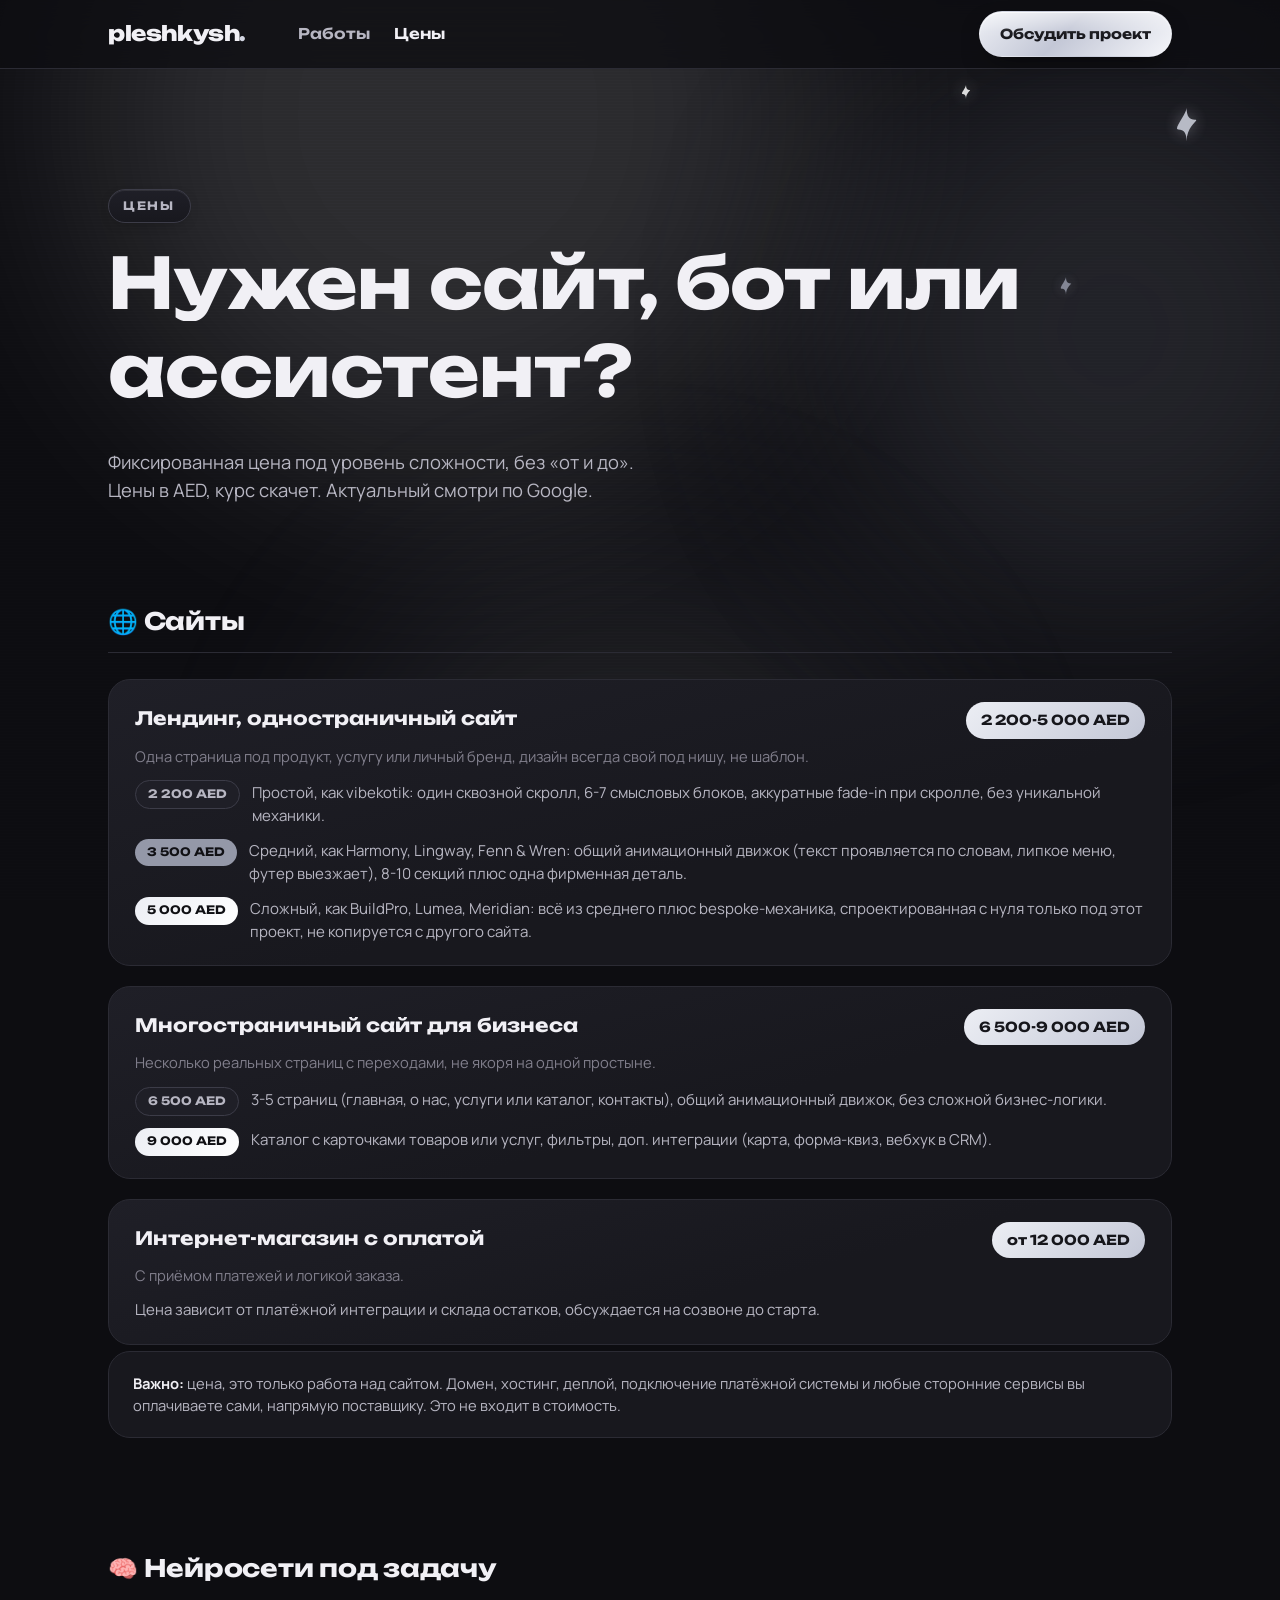
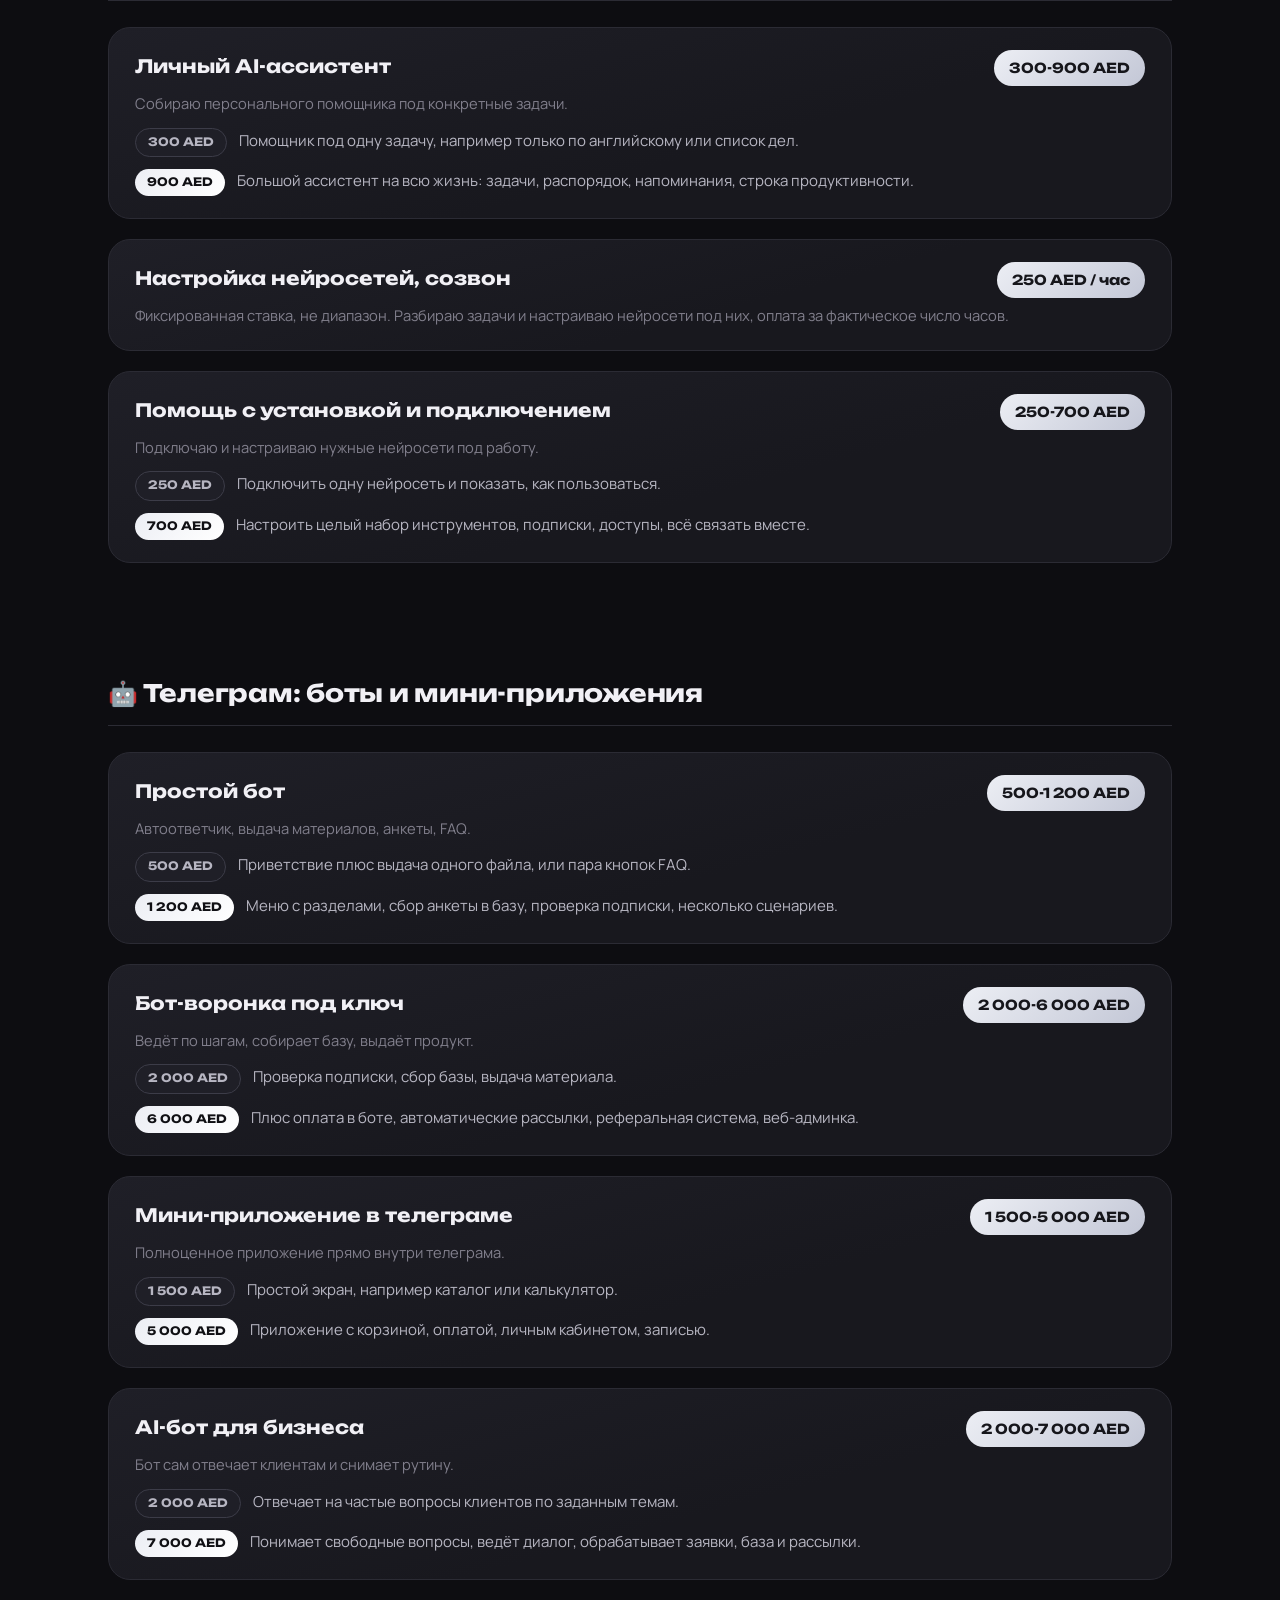
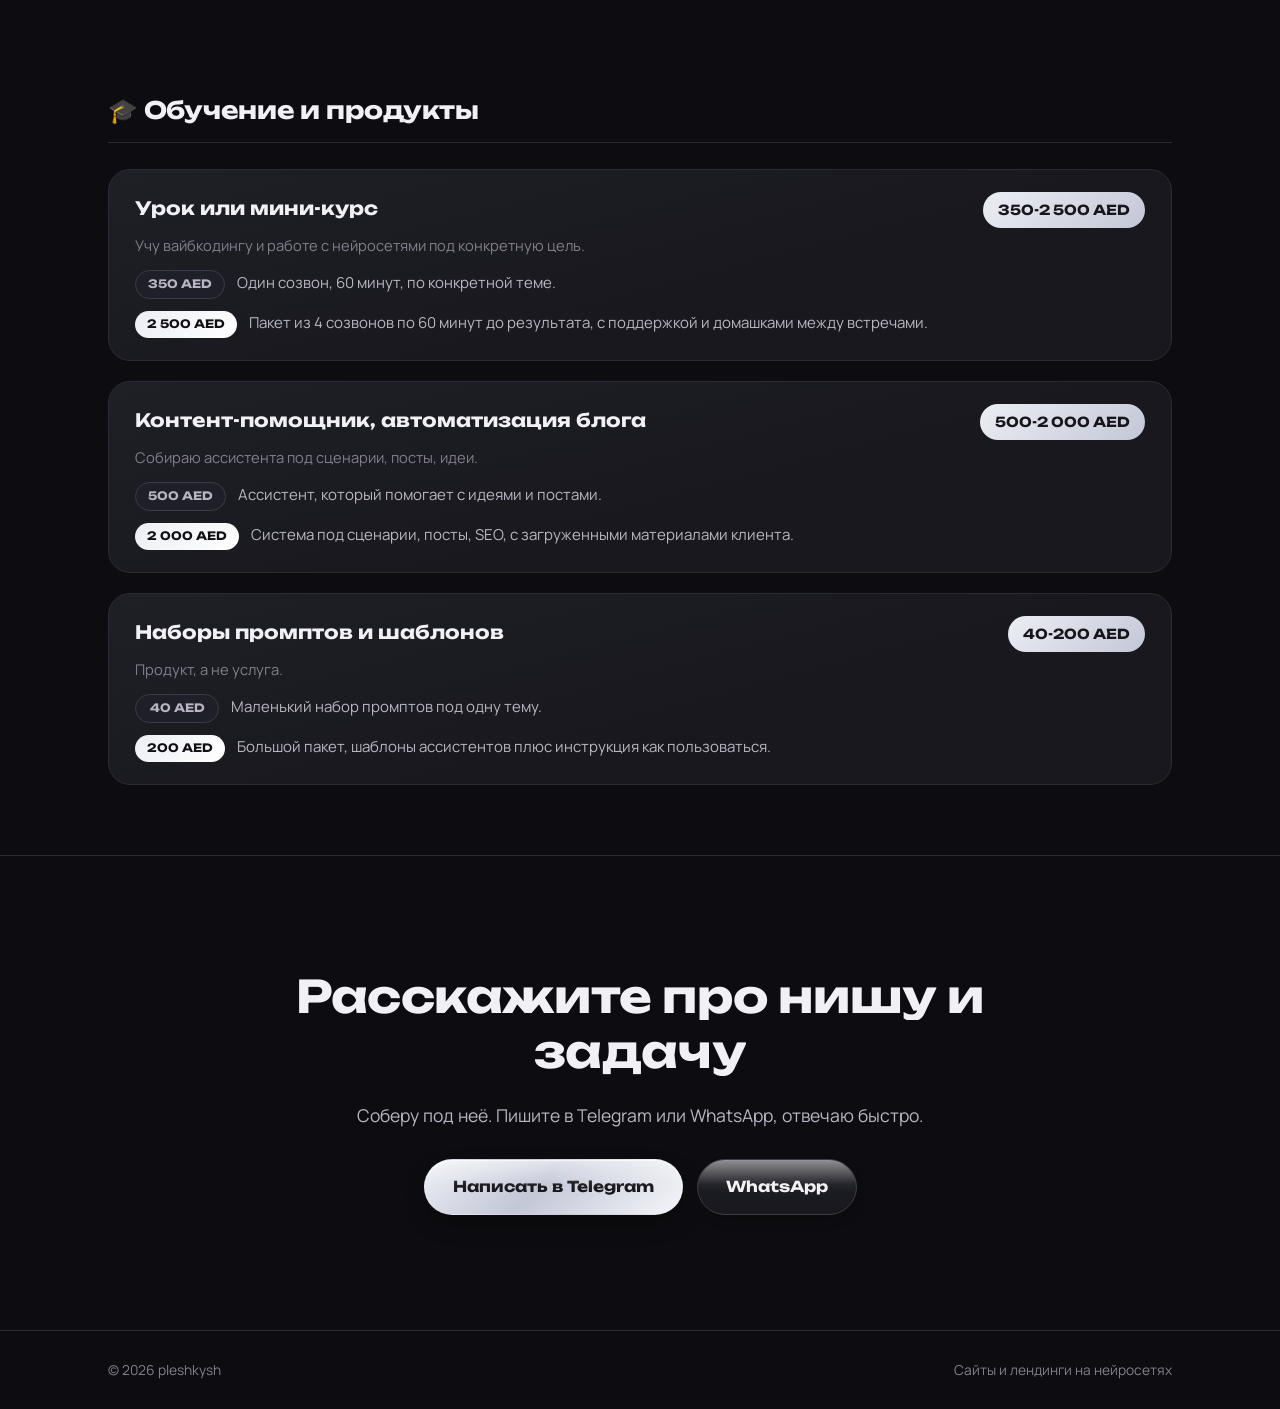
==== pricing.html @ 11c45aa9 "Add pricing page with nav link Co-Authored-By: Claude Sonnet 5 <noreply@anthropic.com>" ====
<!doctype html>
<html lang="ru">
<head>
  <meta charset="utf-8" />
  <meta name="viewport" content="width=device-width, initial-scale=1" />
  <title>Цены · pleshkysh</title>
  <meta name="description" content="Сколько стоит сайт, телеграм-бот или AI-ассистент. Фиксированные цены по уровню сложности, без «от и до»." />
  <link rel="preconnect" href="https://fonts.googleapis.com" />
  <link rel="preconnect" href="https://fonts.gstatic.com" crossorigin />
  <link href="https://fonts.googleapis.com/css2?family=Unbounded:wght@500;700;800;900&family=Manrope:wght@400;500;600;700;800&display=swap" rel="stylesheet" />
  <link rel="stylesheet" href="_shared/motion.css?v=1" />
  <link rel="stylesheet" href="style.css?v=2" />
</head>
<body>

  <div class="field" aria-hidden="true"><i class="b1"></i><i class="b2"></i><i class="b3"></i></div>

  <header class="pf-header">
    <div class="wrap pf-header-inner">
      <a class="wordmark" href="index.html">pleshkysh<span class="wordmark-dot">.</span></a>
      <nav class="pf-nav" aria-label="Основное">
        <a href="index.html">Работы</a>
        <a href="pricing.html" class="is-active">Цены</a>
      </nav>
      <a href="#contact" class="btn btn-primary btn-sm magnetic">Обсудить проект</a>
    </div>
  </header>

  <main>
    <section class="intro">
      <div class="star star-1" aria-hidden="true"><svg viewBox="0 0 24 24"><path d="M12 0c0 6 2 8.5 6 8.5S12 12 12 24c0-6-2-8.5-6-8.5S12 4 12 0Z"/></svg></div>
      <div class="star star-2" aria-hidden="true"><svg viewBox="0 0 24 24"><path d="M12 0c0 6 2 8.5 6 8.5S12 12 12 24c0-6-2-8.5-6-8.5S12 4 12 0Z"/></svg></div>
      <div class="star star-3" aria-hidden="true"><svg viewBox="0 0 24 24"><path d="M12 0c0 6 2 8.5 6 8.5S12 12 12 24c0-6-2-8.5-6-8.5S12 4 12 0Z"/></svg></div>
      <div class="wrap">
        <p class="intro-eyebrow" data-anim="rise">Цены</p>
        <h1 class="intro-title" data-anim="wipe">Нужен сайт, бот или ассистент?</h1>
        <p class="intro-sub" data-anim="rise" data-d="2">Фиксированная цена под уровень сложности, без «от и до». Цены в AED, курс скачет. Актуальный смотри по Google.</p>
      </div>
    </section>

    <section class="pricing" id="sites">
      <div class="wrap">
        <div class="pricing-head" data-anim="rise">
          <h2>🌐 Сайты</h2>
        </div>

        <div class="pricing-grid">
          <div class="svc" data-anim="rise">
            <div class="svc-top">
              <div class="svc-name">Лендинг, одностраничный сайт</div>
              <div class="svc-price">2 200-5 000 AED</div>
            </div>
            <div class="svc-sub">Одна страница под продукт, услугу или личный бренд, дизайн всегда свой под нишу, не шаблон.</div>
            <div class="svc-line"><span class="svc-tag lo">2 200 AED</span> Простой, как vibekotik: один сквозной скролл, 6-7 смысловых блоков, аккуратные fade-in при скролле, без уникальной механики.</div>
            <div class="svc-line"><span class="svc-tag mid">3 500 AED</span> Средний, как Harmony, Lingway, Fenn &amp; Wren: общий анимационный движок (текст проявляется по словам, липкое меню, футер выезжает), 8-10 секций плюс одна фирменная деталь.</div>
            <div class="svc-line"><span class="svc-tag hi">5 000 AED</span> Сложный, как BuildPro, Lumea, Meridian: всё из среднего плюс bespoke-механика, спроектированная с нуля только под этот проект, не копируется с другого сайта.</div>
          </div>

          <div class="svc" data-anim="rise" data-d="2">
            <div class="svc-top">
              <div class="svc-name">Многостраничный сайт для бизнеса</div>
              <div class="svc-price">6 500-9 000 AED</div>
            </div>
            <div class="svc-sub">Несколько реальных страниц с переходами, не якоря на одной простыне.</div>
            <div class="svc-line"><span class="svc-tag lo">6 500 AED</span> 3-5 страниц (главная, о нас, услуги или каталог, контакты), общий анимационный движок, без сложной бизнес-логики.</div>
            <div class="svc-line"><span class="svc-tag hi">9 000 AED</span> Каталог с карточками товаров или услуг, фильтры, доп. интеграции (карта, форма-квиз, вебхук в CRM).</div>
          </div>

          <div class="svc" data-anim="rise" data-d="3">
            <div class="svc-top">
              <div class="svc-name">Интернет-магазин с оплатой</div>
              <div class="svc-price">от 12 000 AED</div>
            </div>
            <div class="svc-sub">С приёмом платежей и логикой заказа.</div>
            <div class="svc-line">Цена зависит от платёжной интеграции и склада остатков, обсуждается на созвоне до старта.</div>
          </div>
        </div>

        <div class="pricing-note" data-anim="rise">
          <p><b>Важно:</b> цена, это только работа над сайтом. Домен, хостинг, деплой, подключение платёжной системы и любые сторонние сервисы вы оплачиваете сами, напрямую поставщику. Это не входит в стоимость.</p>
        </div>
      </div>
    </section>

    <section class="pricing" id="ai">
      <div class="wrap">
        <div class="pricing-head" data-anim="rise">
          <h2>🧠 Нейросети под задачу</h2>
        </div>

        <div class="pricing-grid">
          <div class="svc" data-anim="rise">
            <div class="svc-top">
              <div class="svc-name">Личный AI-ассистент</div>
              <div class="svc-price">300-900 AED</div>
            </div>
            <div class="svc-sub">Собираю персонального помощника под конкретные задачи.</div>
            <div class="svc-line"><span class="svc-tag lo">300 AED</span> Помощник под одну задачу, например только по английскому или список дел.</div>
            <div class="svc-line"><span class="svc-tag hi">900 AED</span> Большой ассистент на всю жизнь: задачи, распорядок, напоминания, строка продуктивности.</div>
          </div>

          <div class="svc" data-anim="rise" data-d="2">
            <div class="svc-top">
              <div class="svc-name">Настройка нейросетей, созвон</div>
              <div class="svc-price">250 AED / час</div>
            </div>
            <div class="svc-sub">Фиксированная ставка, не диапазон. Разбираю задачи и настраиваю нейросети под них, оплата за фактическое число часов.</div>
          </div>

          <div class="svc" data-anim="rise" data-d="3">
            <div class="svc-top">
              <div class="svc-name">Помощь с установкой и подключением</div>
              <div class="svc-price">250-700 AED</div>
            </div>
            <div class="svc-sub">Подключаю и настраиваю нужные нейросети под работу.</div>
            <div class="svc-line"><span class="svc-tag lo">250 AED</span> Подключить одну нейросеть и показать, как пользоваться.</div>
            <div class="svc-line"><span class="svc-tag hi">700 AED</span> Настроить целый набор инструментов, подписки, доступы, всё связать вместе.</div>
          </div>
        </div>
      </div>
    </section>

    <section class="pricing" id="bots">
      <div class="wrap">
        <div class="pricing-head" data-anim="rise">
          <h2>🤖 Телеграм: боты и мини-приложения</h2>
        </div>

        <div class="pricing-grid">
          <div class="svc" data-anim="rise">
            <div class="svc-top">
              <div class="svc-name">Простой бот</div>
              <div class="svc-price">500-1 200 AED</div>
            </div>
            <div class="svc-sub">Автоответчик, выдача материалов, анкеты, FAQ.</div>
            <div class="svc-line"><span class="svc-tag lo">500 AED</span> Приветствие плюс выдача одного файла, или пара кнопок FAQ.</div>
            <div class="svc-line"><span class="svc-tag hi">1 200 AED</span> Меню с разделами, сбор анкеты в базу, проверка подписки, несколько сценариев.</div>
          </div>

          <div class="svc" data-anim="rise" data-d="2">
            <div class="svc-top">
              <div class="svc-name">Бот-воронка под ключ</div>
              <div class="svc-price">2 000-6 000 AED</div>
            </div>
            <div class="svc-sub">Ведёт по шагам, собирает базу, выдаёт продукт.</div>
            <div class="svc-line"><span class="svc-tag lo">2 000 AED</span> Проверка подписки, сбор базы, выдача материала.</div>
            <div class="svc-line"><span class="svc-tag hi">6 000 AED</span> Плюс оплата в боте, автоматические рассылки, реферальная система, веб-админка.</div>
          </div>

          <div class="svc" data-anim="rise" data-d="3">
            <div class="svc-top">
              <div class="svc-name">Мини-приложение в телеграме</div>
              <div class="svc-price">1 500-5 000 AED</div>
            </div>
            <div class="svc-sub">Полноценное приложение прямо внутри телеграма.</div>
            <div class="svc-line"><span class="svc-tag lo">1 500 AED</span> Простой экран, например каталог или калькулятор.</div>
            <div class="svc-line"><span class="svc-tag hi">5 000 AED</span> Приложение с корзиной, оплатой, личным кабинетом, записью.</div>
          </div>

          <div class="svc" data-anim="rise" data-d="4">
            <div class="svc-top">
              <div class="svc-name">AI-бот для бизнеса</div>
              <div class="svc-price">2 000-7 000 AED</div>
            </div>
            <div class="svc-sub">Бот сам отвечает клиентам и снимает рутину.</div>
            <div class="svc-line"><span class="svc-tag lo">2 000 AED</span> Отвечает на частые вопросы клиентов по заданным темам.</div>
            <div class="svc-line"><span class="svc-tag hi">7 000 AED</span> Понимает свободные вопросы, ведёт диалог, обрабатывает заявки, база и рассылки.</div>
          </div>
        </div>
      </div>
    </section>

    <section class="pricing" id="learn">
      <div class="wrap">
        <div class="pricing-head" data-anim="rise">
          <h2>🎓 Обучение и продукты</h2>
        </div>

        <div class="pricing-grid">
          <div class="svc" data-anim="rise">
            <div class="svc-top">
              <div class="svc-name">Урок или мини-курс</div>
              <div class="svc-price">350-2 500 AED</div>
            </div>
            <div class="svc-sub">Учу вайбкодингу и работе с нейросетями под конкретную цель.</div>
            <div class="svc-line"><span class="svc-tag lo">350 AED</span> Один созвон, 60 минут, по конкретной теме.</div>
            <div class="svc-line"><span class="svc-tag hi">2 500 AED</span> Пакет из 4 созвонов по 60 минут до результата, с поддержкой и домашками между встречами.</div>
          </div>

          <div class="svc" data-anim="rise" data-d="2">
            <div class="svc-top">
              <div class="svc-name">Контент-помощник, автоматизация блога</div>
              <div class="svc-price">500-2 000 AED</div>
            </div>
            <div class="svc-sub">Собираю ассистента под сценарии, посты, идеи.</div>
            <div class="svc-line"><span class="svc-tag lo">500 AED</span> Ассистент, который помогает с идеями и постами.</div>
            <div class="svc-line"><span class="svc-tag hi">2 000 AED</span> Система под сценарии, посты, SEO, с загруженными материалами клиента.</div>
          </div>

          <div class="svc" data-anim="rise" data-d="3">
            <div class="svc-top">
              <div class="svc-name">Наборы промптов и шаблонов</div>
              <div class="svc-price">40-200 AED</div>
            </div>
            <div class="svc-sub">Продукт, а не услуга.</div>
            <div class="svc-line"><span class="svc-tag lo">40 AED</span> Маленький набор промптов под одну тему.</div>
            <div class="svc-line"><span class="svc-tag hi">200 AED</span> Большой пакет, шаблоны ассистентов плюс инструкция как пользоваться.</div>
          </div>
        </div>
      </div>
    </section>

    <section class="contact" id="contact">
      <div class="wrap contact-inner">
        <h2 class="contact-title" data-anim="wipe">Расскажите про нишу и задачу</h2>
        <p class="contact-sub" data-anim="rise">Соберу под неё. Пишите в Telegram или WhatsApp, отвечаю быстро.</p>
        <div class="contact-actions" data-anim="rise" data-d="2">
          <a href="https://t.me/pleshkanp?text=Здравствуйте! Хочу обсудить проект." target="_blank" rel="noopener" class="btn btn-primary magnetic">Написать в Telegram</a>
          <a href="https://wa.me/971526682170?text=Здравствуйте! Хочу обсудить проект." target="_blank" rel="noopener" class="btn btn-outline magnetic">WhatsApp</a>
        </div>
      </div>
    </section>
  </main>

  <footer class="pf-footer">
    <div class="wrap pf-footer-inner">
      <span>© 2026 pleshkysh</span>
      <span>Сайты и лендинги на нейросетях</span>
    </div>
  </footer>

  <script defer src="_shared/vendor/gsap.min.js"></script>
  <script defer src="_shared/vendor/ScrollTrigger.min.js"></script>
  <script defer src="_shared/motion.js"></script>
</body>
</html>
---- _shared/motion.css ----
/* ============================================================
   motion.css — общий слой движения для всех кейсов портфолио.
   Правится ТОЛЬКО здесь, в кейсы разносится через sync.sh.

   Что внутри:
   - единая палитра easing (одинаковая на всех сайтах = почерк)
   - reveal при скролле + три страховки, чтобы контент не пропал
   - clip-path wipe заголовков по словам
   - живое поле фона (блобы + зерно) на scroll-timeline
   - плавающая пилюля-меню и нижний док
   - word-ticker для финального CTA
   ============================================================ */

:root {
  /* Одна пара кривых на весь сайт. Разные кривые в разных местах
     это главное, что отличает самописный сайт от сделанного. */
  --ease: cubic-bezier(0.22, 1, 0.36, 1);        /* базовая, out-quint */
  --ease-open: cubic-bezier(0.32, 0.72, 0, 1);   /* только раскрытия */
  --dur: 0.8s;
  --dur-fast: 0.35s;
}

/* ------------------------------------------------------------
   1. REVEAL при скролле
   Элементы видимы по умолчанию. Прячем ТОЛЬКО когда JS подтвердил,
   что он жив (класс на <html>). Иначе при упавшем скрипте
   страница осталась бы пустой.
   ------------------------------------------------------------ */
html.js-anim [data-anim="rise"] {
  opacity: 0;
  transform: translateY(18px);
}
html.js-anim [data-anim="rise"].in {
  opacity: 1;
  transform: none;
  transition: opacity var(--dur) var(--ease), transform var(--dur) var(--ease);
}
html.js-anim [data-anim="rise"][data-d="1"].in { transition-delay: 70ms; }
html.js-anim [data-anim="rise"][data-d="2"].in { transition-delay: 140ms; }
html.js-anim [data-anim="rise"][data-d="3"].in { transition-delay: 210ms; }
html.js-anim [data-anim="rise"][data-d="4"].in { transition-delay: 280ms; }

/* Страховка: если JS отключён совсем, ничего не прячем */
@media (scripting: none) {
  html.js-anim [data-anim="rise"] { opacity: 1; transform: none; }
}

/* ------------------------------------------------------------
   2. WIPE заголовков по словам
   Слово одновременно выезжает снизу и «протирается» маской.
   Две РАЗНЫЕ длительности (0.8s маска / 0.6s сдвиг) дают вес;
   одинаковые дали бы плоское движение.
   ------------------------------------------------------------ */
/* Стартовое значение 1 = «видно». Если поставить 0, заголовки
   исчезнут навсегда при любой осечке скрипта: зарегистрированное
   свойство перебивает запасное значение в var(--wipe, 1). */
@property --wipe {
  syntax: "<number>";
  inherits: false;
  initial-value: 1;
}

.w-word {
  display: inline-block;
  white-space: pre;
  overflow: hidden;
  /* маска доезжает до конца раньше тайминга, хвост движения
     происходит уже на полностью видимом слове */
  clip-path: inset(0 0 calc(100% - var(--wipe, 1) * 150%) 0);
}
.w-inner { display: inline-block; }

html.js-anim [data-anim="wipe"] .w-word { --wipe: 0; }
html.js-anim [data-anim="wipe"] .w-inner { transform: translateY(105%); }

html.js-anim [data-anim="wipe"].in .w-word {
  --wipe: 1;
  transition: --wipe var(--dur) var(--ease) var(--wd, 0ms);
}
html.js-anim [data-anim="wipe"].in .w-inner {
  transform: none;
  transition: transform 0.6s var(--ease) var(--wd, 0ms);
}

@media (scripting: none) {
  html.js-anim [data-anim="wipe"] .w-word { --wipe: 1; }
  html.js-anim [data-anim="wipe"] .w-inner { transform: none; }
}

/* ------------------------------------------------------------
   3. ЖИВОЕ ПОЛЕ ФОНА
   Два-три размытых пятна + зерно. На современных браузерах
   привязано к скроллу (ноль JS), на остальных медленно дрейфует.
   ------------------------------------------------------------ */
.field {
  position: fixed;
  inset: 0;
  z-index: -2;
  pointer-events: none;
  overflow: hidden;
}
.field i {
  position: absolute;
  display: block;
  border-radius: 50%;
  filter: blur(110px);
  opacity: 0.5;
  will-change: transform;
}

/* Фолбэк: бесконечный дрейф. Отрицательные задержки, чтобы
   пятна не стартовали синхронно (иначе видно, что это цикл). */
@media (prefers-reduced-motion: no-preference) {
  .field i { animation: drift 28s var(--ease) infinite alternate; }
  .field i:nth-child(2) { animation-duration: 34s; animation-delay: -9s; }
  .field i:nth-child(3) { animation-duration: 40s; animation-delay: -17s; }
}
@keyframes drift { to { transform: translate(4%, -5%); } }

/* Основной вариант: пятна едут через страницу по мере скролла,
   фон при этом холодеет. Анимируем hue-rotate/saturate,
   но НИКОГДА не blur (пересчёт каждый кадр убивает GPU). */
@supports (animation-timeline: scroll()) {
  @media (prefers-reduced-motion: no-preference) {
    .field i { animation: none; }
    .field .b1 { animation: linear both travel1; animation-timeline: scroll(root); }
    .field .b2 { animation: linear both travel2; animation-timeline: scroll(root); }
    .field .b3 { animation: linear both travel3; animation-timeline: scroll(root); }
    .field     { animation: linear both cool;    animation-timeline: scroll(root); }
  }
}
@keyframes travel1 { to { transform: translate(22vw, 76vh); } }
@keyframes travel2 { to { transform: translate(-26vw, 62vh); } }
@keyframes travel3 { to { transform: translate(14vw, -48vh); } }
@keyframes cool {
  0%  { filter: hue-rotate(5deg) saturate(1.06); }
  to  { filter: hue-rotate(-14deg) saturate(0.84); }
}

/* Зерно поверх всего. feTurbulence считается один раз и кэшируется,
   поэтому это дёшево. Пересеивать его каждый кадр нельзя. */
body::after {
  content: "";
  position: fixed;
  inset: -50%;
  z-index: 1;
  pointer-events: none;
  opacity: 0.035;
  background-image: url("data:image/svg+xml,%3Csvg xmlns='http://www.w3.org/2000/svg' width='260' height='260'%3E%3Cfilter id='n'%3E%3CfeTurbulence type='fractalNoise' baseFrequency='0.9' numOctaves='3'/%3E%3C/filter%3E%3Crect width='260' height='260' filter='url(%23n)'/%3E%3C/svg%3E");
}

/* ------------------------------------------------------------
   4. ПЛАВАЮЩАЯ ПИЛЮЛЯ-МЕНЮ
   На десктопе сверху по центру, на мобильном уезжает вниз,
   под большой палец. Гамбургер не нужен.
   ------------------------------------------------------------ */
.pill-nav {
  position: fixed;
  left: 50%;
  transform: translateX(-50%);
  bottom: 1.1rem;            /* мобильный: снизу */
  z-index: 101;
  display: grid;
  border-radius: 100vh;
  /* Держим капсулу внутри экрана. Без этого длинные пункты
     (русский длиннее английского) раздвигают её за край и вся
     страница получает горизонтальный скролл. */
  max-width: calc(100vw - 1.5rem);
  overflow: hidden;
}
@media (min-width: 768px) {
  .pill-nav { top: 1.1rem; bottom: auto; }
}

/* Фон живёт в ::before, а НЕ на самом .pill-nav.
   backdrop-filter на контейнере создаёт containing block и
   ломает position:fixed у всего, что внутри. */
.pill-nav::before {
  content: "";
  position: absolute;
  inset: 0;
  z-index: -1;
  border-radius: inherit;
  pointer-events: none;
  backdrop-filter: blur(10px) saturate(140%);
  -webkit-backdrop-filter: blur(10px) saturate(140%);
}

.pill-nav ul {
  display: grid;
  grid-auto-flow: column;
  margin: 0;
  padding: 0.35rem;
  list-style: none;
  border-radius: inherit;
  /* Если пункты всё же не влезли, их можно пролистать внутри
     капсулы, а не потерять за краем экрана. */
  overflow-x: auto;
  scrollbar-width: none;
  -ms-overflow-style: none;
  overscroll-behavior-x: contain;
}
.pill-nav ul::-webkit-scrollbar { display: none; }
.pill-nav a {
  display: block;
  position: relative;
  z-index: 2;
  padding: 0.5rem 0.85rem;
  font-size: 0.9rem;
  font-weight: 600;
  line-height: 1;
  text-decoration: none;
  white-space: nowrap;
  transition: color var(--dur-fast) var(--ease);
}
/* расширяем зону клика на паддинг списка, чтобы не было мёртвых полос */
.pill-nav a::before { content: ""; position: absolute; inset: -0.35rem 0; z-index: 1; }

@media (max-width: 479px) { .pill-nav a { padding: 0.45rem 0.6rem; font-size: 0.8rem; } }
@media (max-width: 379px) { .pill-nav a { padding: 0.4rem 0.45rem; font-size: 0.74rem; } }

/* Если у устройства нет поддержки прозрачности или пользователь
   её отключил, даём плотную заливку. */
@media (prefers-reduced-transparency: reduce) {
  .pill-nav::before { backdrop-filter: none; -webkit-backdrop-filter: none; }
}

/* ------------------------------------------------------------
   5. НИЖНИЙ ДОК с CTA
   Появляется после первого экрана и сам прячется у настоящей
   формы, чтобы её не перекрывать.
   ------------------------------------------------------------ */
.dock {
  position: fixed;
  bottom: clamp(0.8rem, 1.6vw, 1.2rem);
  left: 0; right: 0;
  width: min(100% - 1.5rem, 33rem);
  margin-inline: auto;
  z-index: 100;
  display: flex;
  align-items: center;
  justify-content: space-between;
  gap: 0.8rem;
  padding: 0.45rem 0.45rem 0.45rem 1.25rem;
  border-radius: 999px;
  opacity: 0;
  visibility: hidden;
  pointer-events: none;
  transform: translateY(150%);
  /* visibility с задержкой в длину анимации: элемент уходит из
     порядка табуляции, но не рвёт плавность */
  transition: opacity 0.5s var(--ease), transform 0.5s var(--ease), visibility 0s 0.5s;
}
.dock.up {
  opacity: 1;
  visibility: visible;
  pointer-events: auto;
  transform: none;
  transition-delay: 0s;
}
.dock p {
  margin: 0;
  min-width: 0;
  font-size: 0.85rem;
  white-space: nowrap;
  overflow: hidden;
  text-overflow: ellipsis;
}
.dock .btn { flex: none; white-space: nowrap; }

/* Док и пилюля-меню оба живут внизу на мобильном и подрались бы
   за место. На мобильном показываем только один. */
@media (max-width: 767px) {
  .dock { display: none; }
}

/* ------------------------------------------------------------
   6. WORD-TICKER для финального CTA
   Все слова лежат в одной грид-ячейке, показывается активное.
   ------------------------------------------------------------ */
.ticker {
  display: inline-grid;
  vertical-align: baseline;
  text-align: left;
}
.ticker > span {
  grid-area: 1 / -1;
  opacity: 0;
  transform: translateY(25%);
  transition: opacity 0.45s var(--ease), transform 0.45s var(--ease);
}
.ticker > span.on { opacity: 1; transform: none; }

/* ------------------------------------------------------------
   7. МАГНИТНЫЕ элементы
   К курсору быстро, обратно медленно. Асимметрия и есть
   ощущение «живого» притяжения.
   ------------------------------------------------------------ */
.magnetic {
  transform: translate(var(--mx, 0px), var(--my, 0px));
  transition: transform var(--dur-fast) var(--ease);
}
.magnetic:hover { transition-duration: 0.08s; }

/* ------------------------------------------------------------
   8. ПОДВАЛ, выезжающий из-под страницы
   Страница со скруглённым низом отъезжает вглубь, из-под неё
   выходит подвал. ВАЖНО: пилюля-меню и док обязаны лежать
   СНАРУЖИ .frame, иначе transform приклеит их к странице.
   ------------------------------------------------------------ */
.frame { display: grid; align-items: flex-start; }
.frame > * { grid-area: 1 / 1; }
.page-wrap {
  grid-row: 1;
  min-width: 0;   /* без этого grid-элемент раздувается шире экрана из-за любого нерастягиваемого длинного слова внутри (напр. sticky-фон в расписании) */
  position: relative;
  z-index: 1;
  min-height: 100vh;
  border-radius: 0 0 clamp(24px, 4vw, 52px) clamp(24px, 4vw, 52px);
  transform-origin: center bottom;
  transition: transform 0.6s var(--ease-open);
}
html.js-anim .page-wrap.lifted { transform: scale(0.955); }
.footer-twin { grid-row: 2; align-self: stretch; pointer-events: none; }
.site-footer { grid-row: 2; position: relative; z-index: 0; }

/* ------------------------------------------------------------
   9. СТОПКА КАРТОЧЕК
   Каждая карточка в своей строке решётки и липкая с одинаковым
   отступом сверху: скролл сам наезжает следующей на предыдущую.
   ВАЖНО: у родителей не должно быть overflow:hidden, иначе sticky
   молча перестаёт работать. Это причина номер один «почему не липнет».
   ------------------------------------------------------------ */
.stack { display: grid; }
.stack > * {
  position: sticky;
  top: var(--stack-top, 12vh);
  grid-column: 1;
}
.stack > *:nth-child(1) { grid-row: 1; }
.stack > *:nth-child(2) { grid-row: 2; }
.stack > *:nth-child(3) { grid-row: 3; }
.stack > *:nth-child(4) { grid-row: 4; }
.stack > *:nth-child(5) { grid-row: 5; }

/* ------------------------------------------------------------
   10. ЛИПКАЯ ФОНОВАЯ НАДПИСЬ
   Огромное слово стоит на месте, контент проезжает поверх.
   ------------------------------------------------------------ */
.stickyword {
  position: sticky;
  top: 18vh;
  z-index: 0;
  pointer-events: none;
  user-select: none;
  line-height: 0.82;
}
.stickyword + * { position: relative; z-index: 1; }

/* ------------------------------------------------------------
   11. reduced-motion
   Не «выключить всё», а убрать движение, сохранив картинку.
   ------------------------------------------------------------ */
@media (prefers-reduced-motion: reduce) {
  html { scroll-behavior: auto; }
  html.js-anim [data-anim="rise"] { opacity: 1; transform: none; transition: none; }
  html.js-anim [data-anim="wipe"] .w-word { --wipe: 1; transition: none; }
  html.js-anim [data-anim="wipe"] .w-inner { transform: none; transition: none; }
  html.js-anim .page-wrap.lifted { transform: none; }
  .magnetic { transform: none; transition: none; }
  .field i { animation: none; }
  .ticker > span { transition: none; }
  .dock { transition: opacity 0.01ms, visibility 0s; }
}
---- style.css ----
/* ============================================================
   Портфолио, Y2K vintage-chrome. Чёрный + серебро, глянцевый
   металлик, без цветного глянца. Живые кейсы в окне браузера.
   ============================================================ */

:root {
  --bg:       #0d0d11;
  --bg-2:     #17171d;
  --surface:  #18181e;
  --surface-2:#1f1f27;
  --ink:      #f1f0f5;
  --ink-2:    #b7b6c2;
  --muted:    #817f8c;
  --line:     #2b2b34;
  --line-2:   #3c3c48;

  --silver-1:  #ffffff;
  --silver-2:  #d3d6e2;
  --silver-3:  #9498a8;
  --silver-4:  #5b5e6c;
  --glow:      #cfd3e6;

  --radius:   22px;
  --wrap:     1120px;
  --font:         'Manrope', system-ui, -apple-system, sans-serif;
  --font-display: 'Unbounded', 'Manrope', system-ui, sans-serif;
  --ease:     cubic-bezier(0.16, 1, 0.3, 1);
}

* { box-sizing: border-box; }
html { scroll-behavior: smooth; }
body {
  margin: 0;
  background: var(--bg);
  color: var(--ink);
  font-family: var(--font);
  font-size: 17px;
  line-height: 1.6;
  -webkit-font-smoothing: antialiased;
  position: relative;
}
/* Живое свечение (референс Полины, milessenta.com): размытые пятна
   дрейфуют/едут по скроллу за счёт _shared/motion.css .field/.b1-3,
   здесь только цвет/размер/позиция под наш чёрно-серебряный хром. */
.field .b1 { width: 58vw; height: 58vw; left: 6vw; top: -20vw; background: var(--silver-1); opacity: 0.13; }
.field .b2 { width: 46vw; height: 46vw; right: -10vw; top: 4vh; background: var(--silver-3); opacity: 0.16; }
.field .b3 { width: 50vw; height: 50vw; left: 24vw; bottom: -22vw; background: var(--silver-2); opacity: 0.09; }

body::after {
  content: "";
  position: fixed;
  inset: 0;
  z-index: -1;
  pointer-events: none;
  opacity: 0.05;
  mix-blend-mode: overlay;
  background-image: repeating-linear-gradient(0deg, #fff 0px, #fff 1px, transparent 1px, transparent 3px);
}
.wrap { width: 100%; max-width: var(--wrap); margin: 0 auto; padding: 0 28px; position: relative; }
h1, h2, h3 { margin: 0; font-family: var(--font-display); font-weight: 700; letter-spacing: -0.01em; line-height: 1.08; color: var(--ink); }

/* ---------- Buttons (glossy chrome pill) ---------- */
.btn {
  display: inline-flex; align-items: center; justify-content: center; gap: 8px;
  font-family: var(--font-display); font-weight: 700; font-size: 0.94rem;
  text-decoration: none; border-radius: 999px; padding: 15px 28px;
  border: 1.5px solid transparent; cursor: pointer;
  position: relative; isolation: isolate; overflow: hidden;
  transition: transform 0.25s var(--ease), box-shadow 0.25s var(--ease);
  white-space: nowrap;
}
.btn.magnetic { transition: transform var(--dur-fast, 0.35s) var(--ease), box-shadow 0.25s var(--ease); }
.btn::before {
  content: "";
  position: absolute; inset: 0; z-index: 1; pointer-events: none;
  background: linear-gradient(180deg, rgba(255,255,255,0.5) 0%, rgba(255,255,255,0.04) 45%, rgba(255,255,255,0) 60%);
}
.btn-sm { padding: 11px 20px; font-size: 0.86rem; }
.btn-primary {
  background: linear-gradient(135deg, #eceef4 0%, #c3c7d6 45%, #f5f6fa 100%);
  color: #16161b;
  box-shadow: 0 10px 26px -10px rgba(0,0,0,0.6), inset 0 1px 0 rgba(255,255,255,0.7);
}
.btn-primary:hover { box-shadow: 0 16px 32px -12px rgba(0,0,0,0.7), inset 0 1px 0 rgba(255,255,255,0.8); }
.btn-outline {
  background: linear-gradient(180deg, var(--surface-2) 0%, var(--surface) 100%);
  color: var(--ink);
  border-color: var(--line-2);
  box-shadow: inset 0 1px 0 rgba(255,255,255,0.06), 0 6px 16px -10px rgba(0,0,0,0.6);
}
.btn-outline:hover { border-color: var(--silver-3); box-shadow: inset 0 1px 0 rgba(255,255,255,0.1), 0 10px 22px -12px rgba(0,0,0,0.7); }
.btn:not(.magnetic):hover { transform: translateY(-2px); }
.btn:active { transform: scale(0.97); }

/* ---------- Header ---------- */
.pf-header {
  position: sticky; top: 0; z-index: 20;
  background: color-mix(in srgb, var(--bg) 78%, transparent);
  backdrop-filter: blur(14px) saturate(140%);
  border-bottom: 1px solid var(--line);
}
.pf-header-inner { display: flex; align-items: center; justify-content: space-between; height: 68px; gap: 20px; }
.wordmark { text-decoration: none; color: var(--ink); font-family: var(--font-display); font-weight: 800; font-size: 1.3rem; letter-spacing: -0.02em; }
.wordmark-dot { color: var(--silver-2); }
.pf-nav { display: flex; align-items: center; gap: 24px; margin-right: auto; margin-left: 32px; }
.pf-nav a { font-family: var(--font-display); font-weight: 600; font-size: 0.92rem; color: var(--ink-2); text-decoration: none; transition: color 0.2s var(--ease); }
.pf-nav a:hover, .pf-nav a.is-active { color: var(--ink); }

/* ---------- Intro ---------- */
.intro { position: relative; padding: clamp(56px, 10vw, 120px) 0 clamp(32px, 5vw, 56px); overflow: hidden; }
.intro-eyebrow {
  display: inline-flex; align-items: center; gap: 7px;
  font-family: var(--font-display); font-size: 0.72rem; letter-spacing: 0.14em; text-transform: uppercase;
  color: var(--ink-2); margin: 0 0 22px; font-weight: 700;
  background: linear-gradient(180deg, var(--surface-2), var(--surface));
  border: 1px solid var(--line-2);
  border-radius: 999px; padding: 7px 16px 7px 14px;
  box-shadow: inset 0 1px 0 rgba(255,255,255,0.08), 0 4px 14px -8px rgba(0,0,0,0.5);
  position: relative;
  overflow: hidden;
  isolation: isolate;
}
/* Голографический блик, как на Y2K-наклейке: полоса света проходит
   по плашке в цикле. */
.intro-eyebrow::after {
  content: "";
  position: absolute;
  inset: -40% -20%;
  background: linear-gradient(75deg, transparent 30%, rgba(255,255,255,0.55) 46%, rgba(210,213,230,0.85) 50%, rgba(255,255,255,0.55) 54%, transparent 70%);
  transform: translateX(-120%);
  animation: eyebrow-sheen 4.5s ease-in-out infinite;
  pointer-events: none;
}
@keyframes eyebrow-sheen {
  0%, 30% { transform: translateX(-120%); }
  60%, 100% { transform: translateX(120%); }
}
@media (prefers-reduced-motion: reduce) { .intro-eyebrow::after { animation: none; display: none; } }
.intro-title { font-size: clamp(2.4rem, 6vw, 4.4rem); max-width: 16ch; }
.intro-sub { margin: 26px 0 0; font-size: 1.15rem; color: var(--ink-2); max-width: 50ch; line-height: 1.55; }

.star { position: absolute; width: clamp(20px, 2.6vw, 34px); aspect-ratio: 1 / 1; pointer-events: none; opacity: 0.85; animation: star-twinkle 2.6s ease-in-out infinite; transform-origin: center; }
.star svg { width: 100%; height: 100%; fill: var(--silver-2); filter: drop-shadow(0 0 8px rgba(210,213,226,0.45)); }
.star-1 { top: 8%; right: 6%; animation-delay: 0s; }
.star-2 { top: 42%; right: 16%; width: clamp(12px, 1.8vw, 18px); animation-delay: 0.9s; animation-duration: 3.2s; }
.star-2 svg { fill: var(--silver-3); filter: drop-shadow(0 0 6px rgba(148,152,168,0.4)); }
.star-3 { top: 2%; right: 24%; width: clamp(9px, 1.4vw, 14px); animation-delay: 1.6s; animation-duration: 2.1s; }
.star-3 svg { fill: var(--silver-1); filter: drop-shadow(0 0 8px rgba(255,255,255,0.5)); }
@keyframes star-twinkle {
  0%, 100% { transform: scale(1) rotate(0deg); opacity: 0.55; }
  50% { transform: scale(1.35) rotate(14deg); opacity: 1; }
}
@media (max-width: 760px) { .star { display: none; } }
@media (prefers-reduced-motion: reduce) { .star { animation: none; opacity: 0.85; } }

/* ---------- Niches marquee ---------- */
.niches-marquee {
  overflow: hidden;
  border-top: 1px solid var(--line-2);
  border-bottom: 1px solid var(--line-2);
  background: linear-gradient(90deg, #101014 0%, #1c1c24 50%, #101014 100%);
  padding: 14px 0;
  margin-bottom: clamp(24px, 4vw, 48px);
}
.niches-track { display: flex; width: max-content; animation: niches-scroll 58s linear infinite; }
.niches-track span {
  display: inline-flex; align-items: center; gap: 10px;
  font-family: var(--font-display); font-weight: 700; font-size: 1rem;
  color: var(--silver-2); white-space: nowrap; padding-right: 10px;
  letter-spacing: 0.02em;
}
.niches-track span i { font-style: normal; color: var(--silver-1); font-size: 0.85em; }
@keyframes niches-scroll { from { transform: translateX(0); } to { transform: translateX(-33.3333%); } }
@media (prefers-reduced-motion: reduce) { .niches-track { animation: none; } }

/* ---------- Works ---------- */
.works { padding: clamp(24px, 4vw, 48px) 0 clamp(60px, 8vw, 110px); }
.works-head { display: flex; align-items: baseline; justify-content: space-between; padding-bottom: 22px; margin-bottom: 34px; border-bottom: 1px solid var(--line); }
.works-title { font-size: 1.6rem; }
.works-count { font-size: 0.85rem; color: var(--muted); font-variant-numeric: tabular-nums; letter-spacing: 0.02em; font-weight: 700; }

.works-grid { display: grid; grid-template-columns: repeat(auto-fill, minmax(330px, 1fr)); gap: 28px; }
/* Если последняя карточка одна на своей строке (сейчас 7 кейсов), сетка
   прижимает её к левому краю. Растягиваем её на всю строку и центрируем
   саму карточку по ширине, чтобы она не висела слева одна. */
@media (min-width: 621px) {
  .works-grid > .case:last-child {
    grid-column: 1 / -1;
    max-width: 420px;
    margin-inline: auto;
  }
}

.case {
  background: linear-gradient(165deg, var(--surface-2) 0%, var(--surface) 60%);
  border: 1px solid var(--line);
  border-radius: var(--radius);
  overflow: hidden;
  position: relative;
  box-shadow: inset 0 1px 0 rgba(255,255,255,0.05), 0 2px 0 rgba(0,0,0,0.2);
  transition: transform 0.3s var(--ease), border-color 0.3s var(--ease), box-shadow 0.3s var(--ease);
}
.case.is-live { cursor: pointer; }
.case.is-live:hover {
  transform: translateY(-6px) scale(1.01);
  border-color: var(--silver-3);
  box-shadow: 0 30px 54px -28px rgba(0,0,0,0.7), 0 0 0 1px rgba(210,213,226,0.15), inset 0 1px 0 rgba(255,255,255,0.08);
}
.case.is-live:focus-visible { outline: 2px solid var(--silver-2); outline-offset: 3px; }

.thumb-frame { position: relative; height: 224px; overflow: hidden; background: var(--surface); border-bottom: 1px solid var(--line); }
.thumb-frame iframe { position: absolute; top: 0; left: 0; border: 0; transform-origin: top left; pointer-events: none; }
.thumb-fallback { position: absolute; inset: 0; display: grid; place-items: center; font-family: var(--font-display); font-weight: 700; color: var(--muted); font-size: 1.1rem; }

.case-meta { padding: 20px 22px 22px; }
.case-line { display: flex; align-items: center; justify-content: space-between; gap: 12px; }
.case-name { font-size: 1.3rem; }
.case-open { display: inline-flex; align-items: center; gap: 7px; font-size: 0.9rem; font-weight: 700; color: var(--silver-1); opacity: 0; transform: translateX(-4px); transition: opacity 0.25s var(--ease), transform 0.25s var(--ease); }
.case.is-live:hover .case-open { opacity: 1; transform: none; }
.case-open .arrow { width: 16px; height: 16px; border-top: 2px solid currentColor; border-right: 2px solid currentColor; transform: rotate(45deg); display: inline-block; }
.case-desc { margin: 6px 0 16px; color: var(--muted); font-size: 0.98rem; }
.case-tags { display: flex; flex-wrap: wrap; gap: 8px; }
.tag { font-size: 0.78rem; font-weight: 700; color: var(--ink-2); background: var(--surface-2); border: 1px solid var(--line-2); border-radius: 999px; padding: 6px 13px; }
.tag-mine {
  color: #16161b;
  background: linear-gradient(135deg, #eceef4 0%, #c3c7d6 100%);
  border-color: transparent;
  box-shadow: inset 0 1px 0 rgba(255,255,255,0.6);
}

/* ---------- Pricing ---------- */
.pricing { padding: clamp(24px, 4vw, 48px) 0 clamp(40px, 6vw, 70px); }
.pricing-head { padding-bottom: 18px; margin-bottom: 26px; border-bottom: 1px solid var(--line); }
.pricing-head h2 { font-size: 1.5rem; }
.pricing-grid { display: grid; gap: 20px; }

.svc {
  background: linear-gradient(165deg, var(--surface-2) 0%, var(--surface) 60%);
  border: 1px solid var(--line);
  border-radius: var(--radius);
  padding: 22px 26px;
}
.svc-top { display: flex; justify-content: space-between; align-items: baseline; gap: 14px; flex-wrap: wrap; }
.svc-name { font-family: var(--font-display); font-weight: 700; font-size: 1.15rem; color: var(--ink); }
.svc-price {
  font-family: var(--font-display); font-weight: 700; font-size: 0.86rem;
  background: linear-gradient(135deg, #eceef4 0%, #c3c7d6 100%);
  color: #16161b; padding: 7px 15px; border-radius: 999px; white-space: nowrap;
}
.svc-sub { font-size: 0.92rem; color: var(--muted); margin-top: 6px; }
.svc-line { font-size: 0.94rem; line-height: 1.5; color: var(--ink-2); margin-top: 12px; display: flex; gap: 12px; align-items: baseline; }
.svc-tag {
  font-family: var(--font-display); font-weight: 700; font-size: 0.72rem;
  padding: 5px 12px; border-radius: 999px; white-space: nowrap;
  min-width: 84px; text-align: center; flex: none;
}
.svc-tag.lo  { background: var(--surface-2); color: var(--ink-2); border: 1px solid var(--line-2); }
.svc-tag.mid { background: var(--silver-3);  color: #101014; }
.svc-tag.hi  { background: linear-gradient(135deg, #eceef4, #ffffff); color: #101014; }

.pricing-note {
  background: var(--surface); border: 1px solid var(--line); border-radius: var(--radius);
  padding: 20px 24px; margin-top: 6px;
}
.pricing-note p { font-size: 0.92rem; line-height: 1.55; color: var(--ink-2); margin: 0; }
.pricing-note b { color: var(--ink); }

/* ---------- Contact ---------- */
.contact { padding: clamp(60px, 9vw, 120px) 0; border-top: 1px solid var(--line); }
.contact-inner { text-align: center; }
.contact-title { font-size: clamp(1.8rem, 4vw, 2.8rem); max-width: 18ch; margin: 0 auto; }
.contact-sub { color: var(--ink-2); font-size: 1.1rem; margin: 18px 0 30px; }
.contact-actions { display: flex; gap: 14px; justify-content: center; flex-wrap: wrap; }

/* ---------- Footer ---------- */
.pf-footer { border-top: 1px solid var(--line); padding: 28px 0; }
.pf-footer-inner { display: flex; align-items: center; justify-content: space-between; font-size: 0.86rem; color: var(--muted); }

/* ============================================================
   Viewer modal (browser window)
   ============================================================ */
.viewer { position: fixed; inset: 0; z-index: 100; display: flex; align-items: center; justify-content: center; padding: clamp(12px, 3vw, 40px); }
.viewer[hidden] { display: none; }
.viewer-backdrop { position: absolute; inset: 0; background: rgba(0,0,0,0.7); backdrop-filter: blur(4px); animation: fade 0.25s var(--ease); }
.viewer-window {
  position: relative;
  width: 100%; max-width: 1180px; height: min(88vh, 900px);
  background: #fff; border-radius: 20px; overflow: hidden;
  display: flex; flex-direction: column;
  box-shadow: 0 40px 90px -30px rgba(0,0,0,0.8), 0 0 0 1px rgba(255,255,255,0.06);
  animation: pop 0.3s var(--ease);
}
.browser-bar { display: flex; align-items: center; gap: 10px; padding: 11px 14px; background: linear-gradient(180deg, var(--surface-2), var(--surface)); border-bottom: 1px solid var(--line-2); flex-shrink: 0; }
.dots { display: inline-flex; gap: 7px; }
.dots .d { width: 12px; height: 12px; border-radius: 50%; display: inline-block; }
.d-r { background: #6a6d78; } .d-y { background: #8b8e9a; } .d-g { background: var(--silver-2); }
.addr { flex: 1; display: inline-flex; align-items: center; justify-content: center; gap: 7px; background: var(--bg); border: 1px solid var(--line-2); border-radius: 999px; padding: 6px 16px; font-size: 0.86rem; color: var(--ink-2); margin: 0 6px; }
.lock { width: 10px; height: 8px; border: 1.5px solid currentColor; border-radius: 2px; position: relative; display: inline-block; margin-top: 2px; }
.lock::before { content: ""; position: absolute; left: 50%; top: -5px; width: 7px; height: 7px; border: 1.5px solid currentColor; border-bottom: 0; border-radius: 7px 7px 0 0; transform: translateX(-50%); }
.browser-close { border: none; background: none; cursor: pointer; font-size: 1rem; color: var(--ink-2); width: 30px; height: 30px; border-radius: 8px; transition: background 0.2s; }
.browser-close:hover { background: var(--surface-2); color: var(--silver-1); }
.browser-body { flex: 1; overflow: hidden; background: #fff; }
.browser-body iframe { width: 100%; height: 100%; border: 0; display: block; }

@keyframes fade { from { opacity: 0; } to { opacity: 1; } }
@keyframes pop { from { opacity: 0; transform: translateY(14px) scale(0.99); } to { opacity: 1; transform: none; } }

body.viewer-open { overflow: hidden; }

/* ---------- Responsive ---------- */
@media (max-width: 620px) {
  body { font-size: 16px; }
  .pf-header-inner { flex-wrap: wrap; row-gap: 8px; height: auto; padding: 10px 0; }
  .wordmark { font-size: 1.1rem; }
  .pf-nav { margin-left: 0; gap: 16px; order: 3; width: 100%; }
  .svc-top { flex-direction: column; align-items: flex-start; gap: 6px; }
  .works-grid { grid-template-columns: 1fr; }
  .viewer { padding: 0; }
  .viewer-window { height: 100vh; max-width: none; border-radius: 0; }
  .contact-actions .btn { width: 100%; }
  .contact-actions { flex-direction: column; }
  .pf-footer-inner { flex-direction: column; gap: 6px; text-align: center; }
}

@media (prefers-reduced-motion: reduce) {
  html { scroll-behavior: auto; }
  .viewer-backdrop, .viewer-window { animation: none; }
  .case, .btn, .case-open { transition: none; }
}
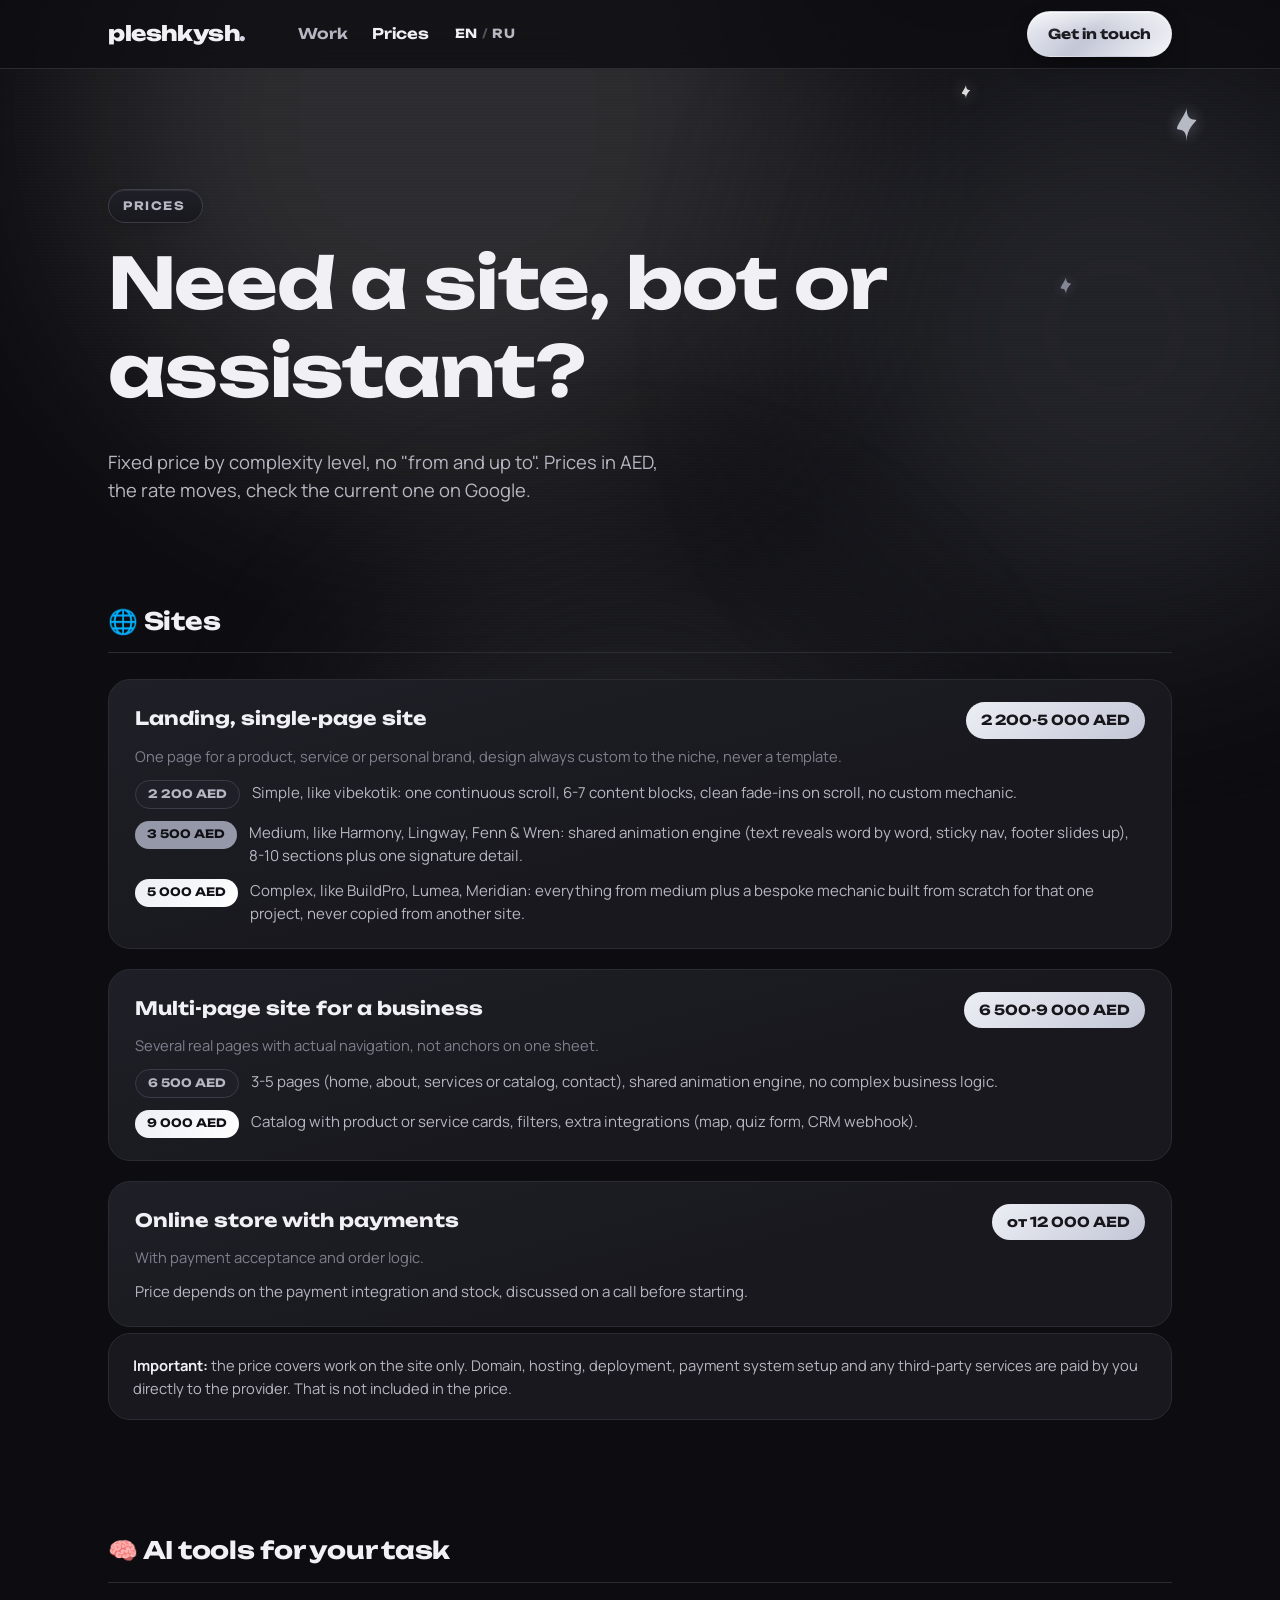
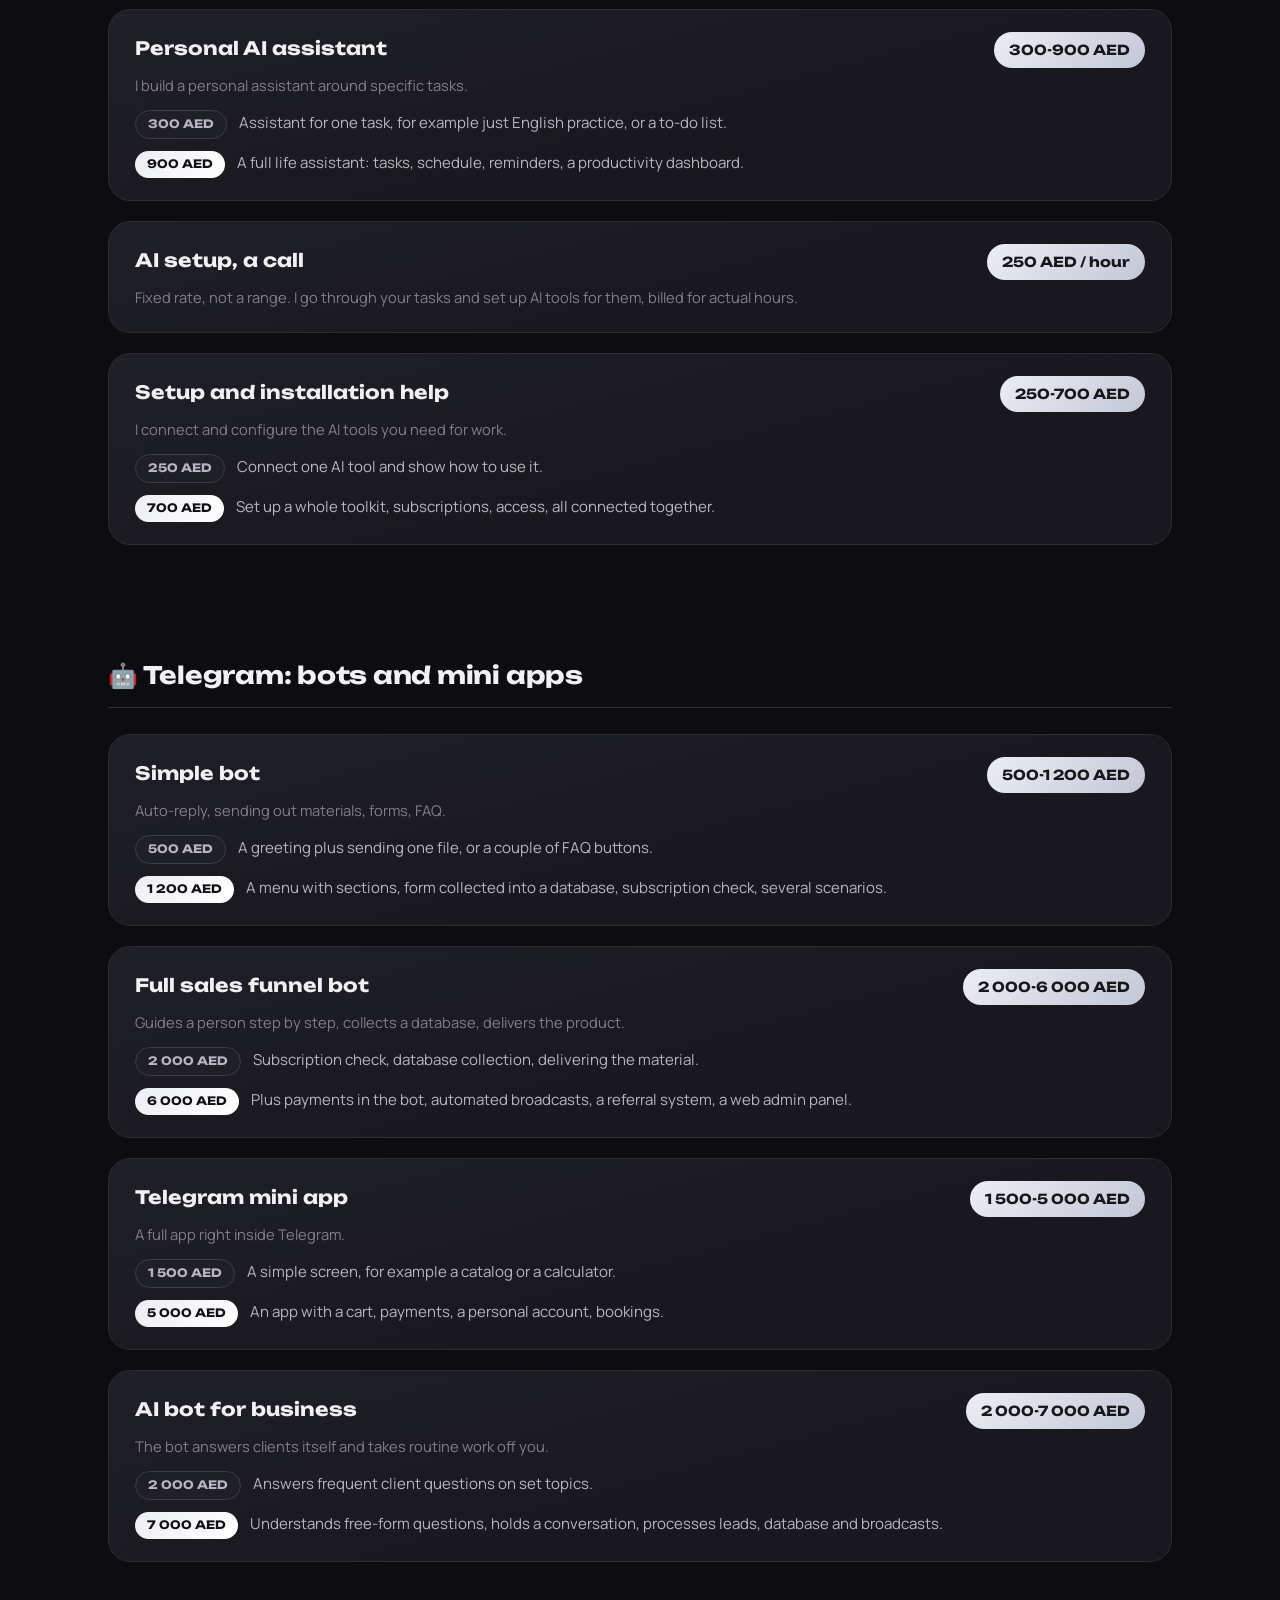
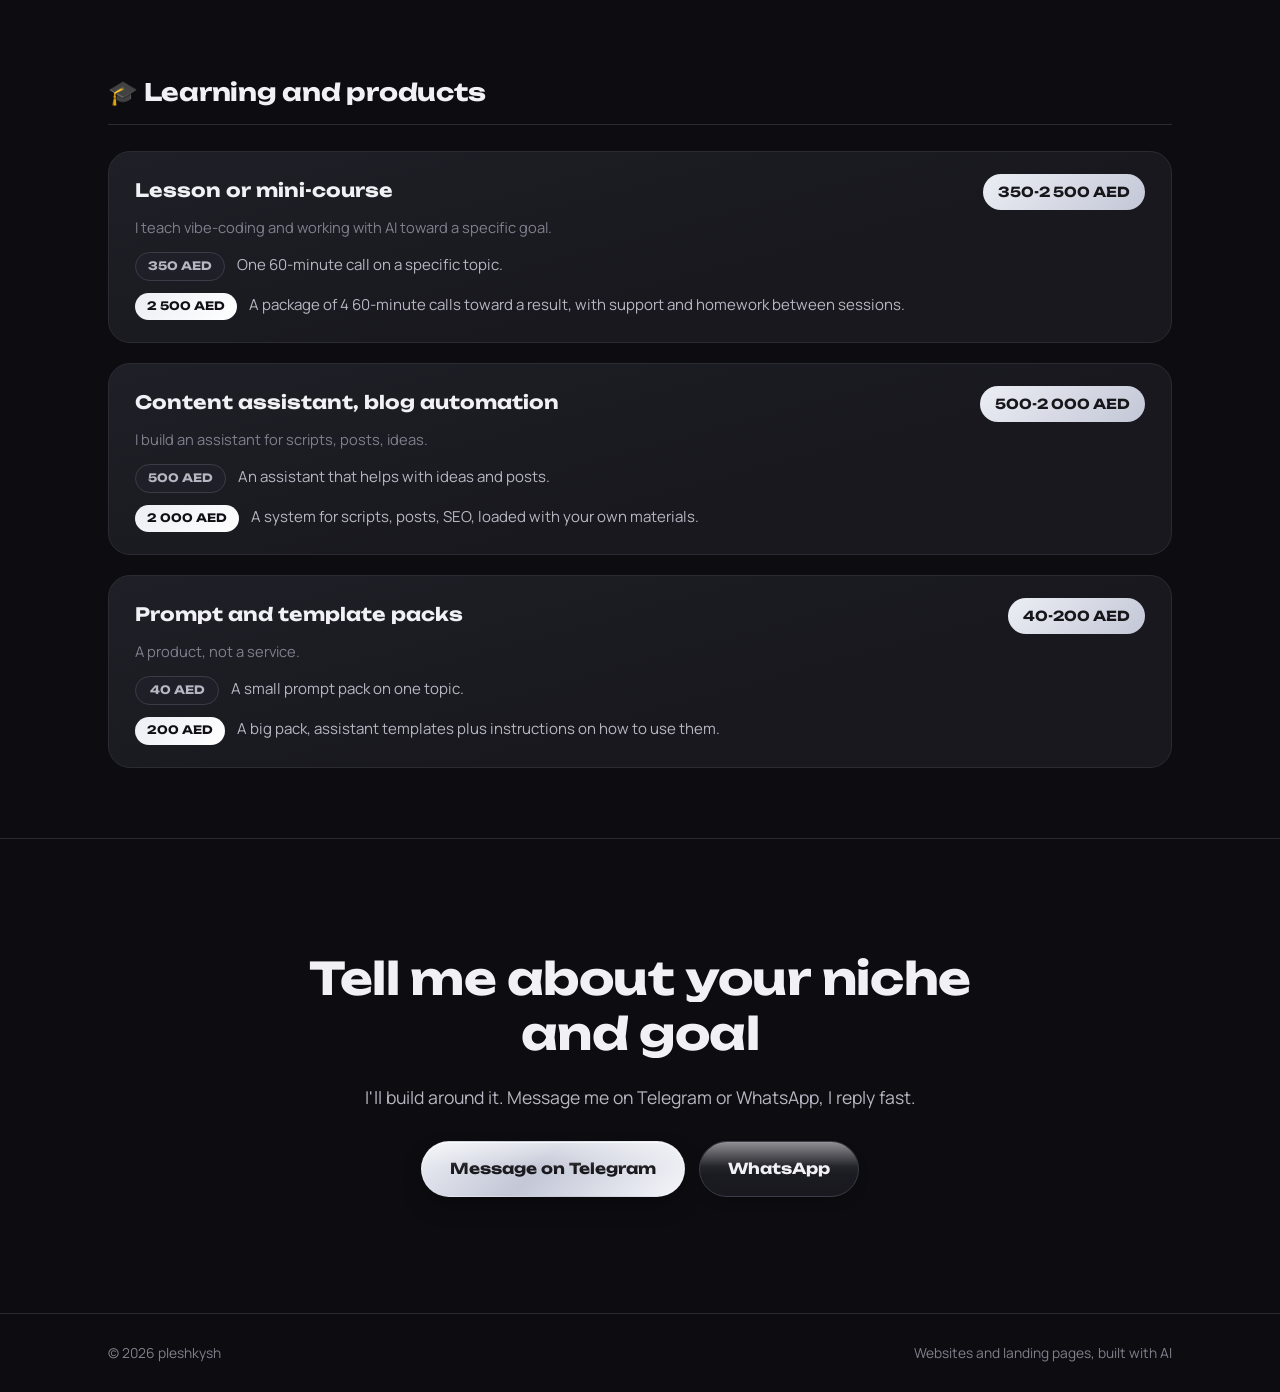
==== commit 9d73e1ad: "Add RU/EN language toggle to wrapper and pricing page Co-Authored-By: Claude Sonnet 5 <noreply@anthr" ====
--- a/pricing.html
+++ b/pricing.html
@@ -9,7 +9,7 @@
   <link rel="preconnect" href="https://fonts.gstatic.com" crossorigin />
   <link href="https://fonts.googleapis.com/css2?family=Unbounded:wght@500;700;800;900&family=Manrope:wght@400;500;600;700;800&display=swap" rel="stylesheet" />
   <link rel="stylesheet" href="_shared/motion.css?v=1" />
-  <link rel="stylesheet" href="style.css?v=2" />
+  <link rel="stylesheet" href="style.css?v=3" />
 </head>
 <body>
 
@@ -19,10 +19,15 @@
     <div class="wrap pf-header-inner">
       <a class="wordmark" href="index.html">pleshkysh<span class="wordmark-dot">.</span></a>
       <nav class="pf-nav" aria-label="Основное">
-        <a href="index.html">Работы</a>
-        <a href="pricing.html" class="is-active">Цены</a>
+        <a href="index.html" data-en="Work" data-ru="Работы">Работы</a>
+        <a href="pricing.html" class="is-active" data-en="Prices" data-ru="Цены">Цены</a>
+        <button class="pill-lang" id="langToggle" type="button" aria-label="Switch language">
+          <span class="lang-opt" data-lang="en">EN</span>
+          <span class="lang-sep">/</span>
+          <span class="lang-opt" data-lang="ru">RU</span>
+        </button>
       </nav>
-      <a href="#contact" class="btn btn-primary btn-sm magnetic">Обсудить проект</a>
+      <a href="#contact" class="btn btn-primary btn-sm magnetic" data-en="Get in touch" data-ru="Обсудить проект">Обсудить проект</a>
     </div>
   </header>
 
@@ -32,52 +37,52 @@
       <div class="star star-2" aria-hidden="true"><svg viewBox="0 0 24 24"><path d="M12 0c0 6 2 8.5 6 8.5S12 12 12 24c0-6-2-8.5-6-8.5S12 4 12 0Z"/></svg></div>
       <div class="star star-3" aria-hidden="true"><svg viewBox="0 0 24 24"><path d="M12 0c0 6 2 8.5 6 8.5S12 12 12 24c0-6-2-8.5-6-8.5S12 4 12 0Z"/></svg></div>
       <div class="wrap">
-        <p class="intro-eyebrow" data-anim="rise">Цены</p>
-        <h1 class="intro-title" data-anim="wipe">Нужен сайт, бот или ассистент?</h1>
-        <p class="intro-sub" data-anim="rise" data-d="2">Фиксированная цена под уровень сложности, без «от и до». Цены в AED, курс скачет. Актуальный смотри по Google.</p>
+        <p class="intro-eyebrow" data-anim="rise" data-en="Prices" data-ru="Цены">Цены</p>
+        <h1 class="intro-title" data-anim="wipe" data-en="Need a site, bot or assistant?" data-ru="Нужен сайт, бот или ассистент?">Нужен сайт, бот или ассистент?</h1>
+        <p class="intro-sub" data-anim="rise" data-d="2" data-en="Fixed price by complexity level, no &quot;from and up to&quot;. Prices in AED, the rate moves, check the current one on Google." data-ru="Фиксированная цена под уровень сложности, без «от и до». Цены в AED, курс скачет. Актуальный смотри по Google.">Фиксированная цена под уровень сложности, без «от и до». Цены в AED, курс скачет. Актуальный смотри по Google.</p>
       </div>
     </section>
 
     <section class="pricing" id="sites">
       <div class="wrap">
         <div class="pricing-head" data-anim="rise">
-          <h2>🌐 Сайты</h2>
-        </div>
-
-        <div class="pricing-grid">
-          <div class="svc" data-anim="rise">
-            <div class="svc-top">
-              <div class="svc-name">Лендинг, одностраничный сайт</div>
+          <h2 data-en="🌐 Sites" data-ru="🌐 Сайты">🌐 Сайты</h2>
+        </div>
+
+        <div class="pricing-grid">
+          <div class="svc" data-anim="rise">
+            <div class="svc-top">
+              <div class="svc-name" data-en="Landing, single-page site" data-ru="Лендинг, одностраничный сайт">Лендинг, одностраничный сайт</div>
               <div class="svc-price">2 200-5 000 AED</div>
             </div>
-            <div class="svc-sub">Одна страница под продукт, услугу или личный бренд, дизайн всегда свой под нишу, не шаблон.</div>
-            <div class="svc-line"><span class="svc-tag lo">2 200 AED</span> Простой, как vibekotik: один сквозной скролл, 6-7 смысловых блоков, аккуратные fade-in при скролле, без уникальной механики.</div>
-            <div class="svc-line"><span class="svc-tag mid">3 500 AED</span> Средний, как Harmony, Lingway, Fenn &amp; Wren: общий анимационный движок (текст проявляется по словам, липкое меню, футер выезжает), 8-10 секций плюс одна фирменная деталь.</div>
-            <div class="svc-line"><span class="svc-tag hi">5 000 AED</span> Сложный, как BuildPro, Lumea, Meridian: всё из среднего плюс bespoke-механика, спроектированная с нуля только под этот проект, не копируется с другого сайта.</div>
-          </div>
-
-          <div class="svc" data-anim="rise" data-d="2">
-            <div class="svc-top">
-              <div class="svc-name">Многостраничный сайт для бизнеса</div>
+            <div class="svc-sub" data-en="One page for a product, service or personal brand, design always custom to the niche, never a template." data-ru="Одна страница под продукт, услугу или личный бренд, дизайн всегда свой под нишу, не шаблон.">Одна страница под продукт, услугу или личный бренд, дизайн всегда свой под нишу, не шаблон.</div>
+            <div class="svc-line"><span class="svc-tag lo">2 200 AED</span><span data-en="Simple, like vibekotik: one continuous scroll, 6-7 content blocks, clean fade-ins on scroll, no custom mechanic." data-ru="Простой, как vibekotik: один сквозной скролл, 6-7 смысловых блоков, аккуратные fade-in при скролле, без уникальной механики.">Простой, как vibekotik: один сквозной скролл, 6-7 смысловых блоков, аккуратные fade-in при скролле, без уникальной механики.</span></div>
+            <div class="svc-line"><span class="svc-tag mid">3 500 AED</span><span data-en="Medium, like Harmony, Lingway, Fenn &amp; Wren: shared animation engine (text reveals word by word, sticky nav, footer slides up), 8-10 sections plus one signature detail." data-ru="Средний, как Harmony, Lingway, Fenn &amp; Wren: общий анимационный движок (текст проявляется по словам, липкое меню, футер выезжает), 8-10 секций плюс одна фирменная деталь.">Средний, как Harmony, Lingway, Fenn &amp; Wren: общий анимационный движок (текст проявляется по словам, липкое меню, футер выезжает), 8-10 секций плюс одна фирменная деталь.</span></div>
+            <div class="svc-line"><span class="svc-tag hi">5 000 AED</span><span data-en="Complex, like BuildPro, Lumea, Meridian: everything from medium plus a bespoke mechanic built from scratch for that one project, never copied from another site." data-ru="Сложный, как BuildPro, Lumea, Meridian: всё из среднего плюс bespoke-механика, спроектированная с нуля только под этот проект, не копируется с другого сайта.">Сложный, как BuildPro, Lumea, Meridian: всё из среднего плюс bespoke-механика, спроектированная с нуля только под этот проект, не копируется с другого сайта.</span></div>
+          </div>
+
+          <div class="svc" data-anim="rise" data-d="2">
+            <div class="svc-top">
+              <div class="svc-name" data-en="Multi-page site for a business" data-ru="Многостраничный сайт для бизнеса">Многостраничный сайт для бизнеса</div>
               <div class="svc-price">6 500-9 000 AED</div>
             </div>
-            <div class="svc-sub">Несколько реальных страниц с переходами, не якоря на одной простыне.</div>
-            <div class="svc-line"><span class="svc-tag lo">6 500 AED</span> 3-5 страниц (главная, о нас, услуги или каталог, контакты), общий анимационный движок, без сложной бизнес-логики.</div>
-            <div class="svc-line"><span class="svc-tag hi">9 000 AED</span> Каталог с карточками товаров или услуг, фильтры, доп. интеграции (карта, форма-квиз, вебхук в CRM).</div>
-          </div>
-
-          <div class="svc" data-anim="rise" data-d="3">
-            <div class="svc-top">
-              <div class="svc-name">Интернет-магазин с оплатой</div>
+            <div class="svc-sub" data-en="Several real pages with actual navigation, not anchors on one sheet." data-ru="Несколько реальных страниц с переходами, не якоря на одной простыне.">Несколько реальных страниц с переходами, не якоря на одной простыне.</div>
+            <div class="svc-line"><span class="svc-tag lo">6 500 AED</span><span data-en="3-5 pages (home, about, services or catalog, contact), shared animation engine, no complex business logic." data-ru="3-5 страниц (главная, о нас, услуги или каталог, контакты), общий анимационный движок, без сложной бизнес-логики.">3-5 страниц (главная, о нас, услуги или каталог, контакты), общий анимационный движок, без сложной бизнес-логики.</span></div>
+            <div class="svc-line"><span class="svc-tag hi">9 000 AED</span><span data-en="Catalog with product or service cards, filters, extra integrations (map, quiz form, CRM webhook)." data-ru="Каталог с карточками товаров или услуг, фильтры, доп. интеграции (карта, форма-квиз, вебхук в CRM).">Каталог с карточками товаров или услуг, фильтры, доп. интеграции (карта, форма-квиз, вебхук в CRM).</span></div>
+          </div>
+
+          <div class="svc" data-anim="rise" data-d="3">
+            <div class="svc-top">
+              <div class="svc-name" data-en="Online store with payments" data-ru="Интернет-магазин с оплатой">Интернет-магазин с оплатой</div>
               <div class="svc-price">от 12 000 AED</div>
             </div>
-            <div class="svc-sub">С приёмом платежей и логикой заказа.</div>
-            <div class="svc-line">Цена зависит от платёжной интеграции и склада остатков, обсуждается на созвоне до старта.</div>
+            <div class="svc-sub" data-en="With payment acceptance and order logic." data-ru="С приёмом платежей и логикой заказа.">С приёмом платежей и логикой заказа.</div>
+            <div class="svc-line" data-en="Price depends on the payment integration and stock, discussed on a call before starting." data-ru="Цена зависит от платёжной интеграции и склада остатков, обсуждается на созвоне до старта.">Цена зависит от платёжной интеграции и склада остатков, обсуждается на созвоне до старта.</div>
           </div>
         </div>
 
         <div class="pricing-note" data-anim="rise">
-          <p><b>Важно:</b> цена, это только работа над сайтом. Домен, хостинг, деплой, подключение платёжной системы и любые сторонние сервисы вы оплачиваете сами, напрямую поставщику. Это не входит в стоимость.</p>
+          <p><b data-en="Important:" data-ru="Важно:">Важно:</b> <span data-en="the price covers work on the site only. Domain, hosting, deployment, payment system setup and any third-party services are paid by you directly to the provider. That is not included in the price." data-ru="цена, это только работа над сайтом. Домен, хостинг, деплой, подключение платёжной системы и любые сторонние сервисы вы оплачиваете сами, напрямую поставщику. Это не входит в стоимость.">цена, это только работа над сайтом. Домен, хостинг, деплой, подключение платёжной системы и любые сторонние сервисы вы оплачиваете сами, напрямую поставщику. Это не входит в стоимость.</span></p>
         </div>
       </div>
     </section>
@@ -85,36 +90,36 @@
     <section class="pricing" id="ai">
       <div class="wrap">
         <div class="pricing-head" data-anim="rise">
-          <h2>🧠 Нейросети под задачу</h2>
-        </div>
-
-        <div class="pricing-grid">
-          <div class="svc" data-anim="rise">
-            <div class="svc-top">
-              <div class="svc-name">Личный AI-ассистент</div>
+          <h2 data-en="🧠 AI tools for your task" data-ru="🧠 Нейросети под задачу">🧠 Нейросети под задачу</h2>
+        </div>
+
+        <div class="pricing-grid">
+          <div class="svc" data-anim="rise">
+            <div class="svc-top">
+              <div class="svc-name" data-en="Personal AI assistant" data-ru="Личный AI-ассистент">Личный AI-ассистент</div>
               <div class="svc-price">300-900 AED</div>
             </div>
-            <div class="svc-sub">Собираю персонального помощника под конкретные задачи.</div>
-            <div class="svc-line"><span class="svc-tag lo">300 AED</span> Помощник под одну задачу, например только по английскому или список дел.</div>
-            <div class="svc-line"><span class="svc-tag hi">900 AED</span> Большой ассистент на всю жизнь: задачи, распорядок, напоминания, строка продуктивности.</div>
-          </div>
-
-          <div class="svc" data-anim="rise" data-d="2">
-            <div class="svc-top">
-              <div class="svc-name">Настройка нейросетей, созвон</div>
-              <div class="svc-price">250 AED / час</div>
-            </div>
-            <div class="svc-sub">Фиксированная ставка, не диапазон. Разбираю задачи и настраиваю нейросети под них, оплата за фактическое число часов.</div>
-          </div>
-
-          <div class="svc" data-anim="rise" data-d="3">
-            <div class="svc-top">
-              <div class="svc-name">Помощь с установкой и подключением</div>
+            <div class="svc-sub" data-en="I build a personal assistant around specific tasks." data-ru="Собираю персонального помощника под конкретные задачи.">Собираю персонального помощника под конкретные задачи.</div>
+            <div class="svc-line"><span class="svc-tag lo">300 AED</span><span data-en="Assistant for one task, for example just English practice, or a to-do list." data-ru="Помощник под одну задачу, например только по английскому или список дел.">Помощник под одну задачу, например только по английскому или список дел.</span></div>
+            <div class="svc-line"><span class="svc-tag hi">900 AED</span><span data-en="A full life assistant: tasks, schedule, reminders, a productivity dashboard." data-ru="Большой ассистент на всю жизнь: задачи, распорядок, напоминания, строка продуктивности.">Большой ассистент на всю жизнь: задачи, распорядок, напоминания, строка продуктивности.</span></div>
+          </div>
+
+          <div class="svc" data-anim="rise" data-d="2">
+            <div class="svc-top">
+              <div class="svc-name" data-en="AI setup, a call" data-ru="Настройка нейросетей, созвон">Настройка нейросетей, созвон</div>
+              <div class="svc-price">250 AED / hour</div>
+            </div>
+            <div class="svc-sub" data-en="Fixed rate, not a range. I go through your tasks and set up AI tools for them, billed for actual hours." data-ru="Фиксированная ставка, не диапазон. Разбираю задачи и настраиваю нейросети под них, оплата за фактическое число часов.">Фиксированная ставка, не диапазон. Разбираю задачи и настраиваю нейросети под них, оплата за фактическое число часов.</div>
+          </div>
+
+          <div class="svc" data-anim="rise" data-d="3">
+            <div class="svc-top">
+              <div class="svc-name" data-en="Setup and installation help" data-ru="Помощь с установкой и подключением">Помощь с установкой и подключением</div>
               <div class="svc-price">250-700 AED</div>
             </div>
-            <div class="svc-sub">Подключаю и настраиваю нужные нейросети под работу.</div>
-            <div class="svc-line"><span class="svc-tag lo">250 AED</span> Подключить одну нейросеть и показать, как пользоваться.</div>
-            <div class="svc-line"><span class="svc-tag hi">700 AED</span> Настроить целый набор инструментов, подписки, доступы, всё связать вместе.</div>
+            <div class="svc-sub" data-en="I connect and configure the AI tools you need for work." data-ru="Подключаю и настраиваю нужные нейросети под работу.">Подключаю и настраиваю нужные нейросети под работу.</div>
+            <div class="svc-line"><span class="svc-tag lo">250 AED</span><span data-en="Connect one AI tool and show how to use it." data-ru="Подключить одну нейросеть и показать, как пользоваться.">Подключить одну нейросеть и показать, как пользоваться.</span></div>
+            <div class="svc-line"><span class="svc-tag hi">700 AED</span><span data-en="Set up a whole toolkit, subscriptions, access, all connected together." data-ru="Настроить целый набор инструментов, подписки, доступы, всё связать вместе.">Настроить целый набор инструментов, подписки, доступы, всё связать вместе.</span></div>
           </div>
         </div>
       </div>
@@ -123,48 +128,48 @@
     <section class="pricing" id="bots">
       <div class="wrap">
         <div class="pricing-head" data-anim="rise">
-          <h2>🤖 Телеграм: боты и мини-приложения</h2>
-        </div>
-
-        <div class="pricing-grid">
-          <div class="svc" data-anim="rise">
-            <div class="svc-top">
-              <div class="svc-name">Простой бот</div>
+          <h2 data-en="🤖 Telegram: bots and mini apps" data-ru="🤖 Телеграм: боты и мини-приложения">🤖 Телеграм: боты и мини-приложения</h2>
+        </div>
+
+        <div class="pricing-grid">
+          <div class="svc" data-anim="rise">
+            <div class="svc-top">
+              <div class="svc-name" data-en="Simple bot" data-ru="Простой бот">Простой бот</div>
               <div class="svc-price">500-1 200 AED</div>
             </div>
-            <div class="svc-sub">Автоответчик, выдача материалов, анкеты, FAQ.</div>
-            <div class="svc-line"><span class="svc-tag lo">500 AED</span> Приветствие плюс выдача одного файла, или пара кнопок FAQ.</div>
-            <div class="svc-line"><span class="svc-tag hi">1 200 AED</span> Меню с разделами, сбор анкеты в базу, проверка подписки, несколько сценариев.</div>
-          </div>
-
-          <div class="svc" data-anim="rise" data-d="2">
-            <div class="svc-top">
-              <div class="svc-name">Бот-воронка под ключ</div>
+            <div class="svc-sub" data-en="Auto-reply, sending out materials, forms, FAQ." data-ru="Автоответчик, выдача материалов, анкеты, FAQ.">Автоответчик, выдача материалов, анкеты, FAQ.</div>
+            <div class="svc-line"><span class="svc-tag lo">500 AED</span><span data-en="A greeting plus sending one file, or a couple of FAQ buttons." data-ru="Приветствие плюс выдача одного файла, или пара кнопок FAQ.">Приветствие плюс выдача одного файла, или пара кнопок FAQ.</span></div>
+            <div class="svc-line"><span class="svc-tag hi">1 200 AED</span><span data-en="A menu with sections, form collected into a database, subscription check, several scenarios." data-ru="Меню с разделами, сбор анкеты в базу, проверка подписки, несколько сценариев.">Меню с разделами, сбор анкеты в базу, проверка подписки, несколько сценариев.</span></div>
+          </div>
+
+          <div class="svc" data-anim="rise" data-d="2">
+            <div class="svc-top">
+              <div class="svc-name" data-en="Full sales funnel bot" data-ru="Бот-воронка под ключ">Бот-воронка под ключ</div>
               <div class="svc-price">2 000-6 000 AED</div>
             </div>
-            <div class="svc-sub">Ведёт по шагам, собирает базу, выдаёт продукт.</div>
-            <div class="svc-line"><span class="svc-tag lo">2 000 AED</span> Проверка подписки, сбор базы, выдача материала.</div>
-            <div class="svc-line"><span class="svc-tag hi">6 000 AED</span> Плюс оплата в боте, автоматические рассылки, реферальная система, веб-админка.</div>
-          </div>
-
-          <div class="svc" data-anim="rise" data-d="3">
-            <div class="svc-top">
-              <div class="svc-name">Мини-приложение в телеграме</div>
+            <div class="svc-sub" data-en="Guides a person step by step, collects a database, delivers the product." data-ru="Ведёт по шагам, собирает базу, выдаёт продукт.">Ведёт по шагам, собирает базу, выдаёт продукт.</div>
+            <div class="svc-line"><span class="svc-tag lo">2 000 AED</span><span data-en="Subscription check, database collection, delivering the material." data-ru="Проверка подписки, сбор базы, выдача материала.">Проверка подписки, сбор базы, выдача материала.</span></div>
+            <div class="svc-line"><span class="svc-tag hi">6 000 AED</span><span data-en="Plus payments in the bot, automated broadcasts, a referral system, a web admin panel." data-ru="Плюс оплата в боте, автоматические рассылки, реферальная система, веб-админка.">Плюс оплата в боте, автоматические рассылки, реферальная система, веб-админка.</span></div>
+          </div>
+
+          <div class="svc" data-anim="rise" data-d="3">
+            <div class="svc-top">
+              <div class="svc-name" data-en="Telegram mini app" data-ru="Мини-приложение в телеграме">Мини-приложение в телеграме</div>
               <div class="svc-price">1 500-5 000 AED</div>
             </div>
-            <div class="svc-sub">Полноценное приложение прямо внутри телеграма.</div>
-            <div class="svc-line"><span class="svc-tag lo">1 500 AED</span> Простой экран, например каталог или калькулятор.</div>
-            <div class="svc-line"><span class="svc-tag hi">5 000 AED</span> Приложение с корзиной, оплатой, личным кабинетом, записью.</div>
+            <div class="svc-sub" data-en="A full app right inside Telegram." data-ru="Полноценное приложение прямо внутри телеграма.">Полноценное приложение прямо внутри телеграма.</div>
+            <div class="svc-line"><span class="svc-tag lo">1 500 AED</span><span data-en="A simple screen, for example a catalog or a calculator." data-ru="Простой экран, например каталог или калькулятор.">Простой экран, например каталог или калькулятор.</span></div>
+            <div class="svc-line"><span class="svc-tag hi">5 000 AED</span><span data-en="An app with a cart, payments, a personal account, bookings." data-ru="Приложение с корзиной, оплатой, личным кабинетом, записью.">Приложение с корзиной, оплатой, личным кабинетом, записью.</span></div>
           </div>
 
           <div class="svc" data-anim="rise" data-d="4">
             <div class="svc-top">
-              <div class="svc-name">AI-бот для бизнеса</div>
+              <div class="svc-name" data-en="AI bot for business" data-ru="AI-бот для бизнеса">AI-бот для бизнеса</div>
               <div class="svc-price">2 000-7 000 AED</div>
             </div>
-            <div class="svc-sub">Бот сам отвечает клиентам и снимает рутину.</div>
-            <div class="svc-line"><span class="svc-tag lo">2 000 AED</span> Отвечает на частые вопросы клиентов по заданным темам.</div>
-            <div class="svc-line"><span class="svc-tag hi">7 000 AED</span> Понимает свободные вопросы, ведёт диалог, обрабатывает заявки, база и рассылки.</div>
+            <div class="svc-sub" data-en="The bot answers clients itself and takes routine work off you." data-ru="Бот сам отвечает клиентам и снимает рутину.">Бот сам отвечает клиентам и снимает рутину.</div>
+            <div class="svc-line"><span class="svc-tag lo">2 000 AED</span><span data-en="Answers frequent client questions on set topics." data-ru="Отвечает на частые вопросы клиентов по заданным темам.">Отвечает на частые вопросы клиентов по заданным темам.</span></div>
+            <div class="svc-line"><span class="svc-tag hi">7 000 AED</span><span data-en="Understands free-form questions, holds a conversation, processes leads, database and broadcasts." data-ru="Понимает свободные вопросы, ведёт диалог, обрабатывает заявки, база и рассылки.">Понимает свободные вопросы, ведёт диалог, обрабатывает заявки, база и рассылки.</span></div>
           </div>
         </div>
       </div>
@@ -173,38 +178,38 @@
     <section class="pricing" id="learn">
       <div class="wrap">
         <div class="pricing-head" data-anim="rise">
-          <h2>🎓 Обучение и продукты</h2>
-        </div>
-
-        <div class="pricing-grid">
-          <div class="svc" data-anim="rise">
-            <div class="svc-top">
-              <div class="svc-name">Урок или мини-курс</div>
+          <h2 data-en="🎓 Learning and products" data-ru="🎓 Обучение и продукты">🎓 Обучение и продукты</h2>
+        </div>
+
+        <div class="pricing-grid">
+          <div class="svc" data-anim="rise">
+            <div class="svc-top">
+              <div class="svc-name" data-en="Lesson or mini-course" data-ru="Урок или мини-курс">Урок или мини-курс</div>
               <div class="svc-price">350-2 500 AED</div>
             </div>
-            <div class="svc-sub">Учу вайбкодингу и работе с нейросетями под конкретную цель.</div>
-            <div class="svc-line"><span class="svc-tag lo">350 AED</span> Один созвон, 60 минут, по конкретной теме.</div>
-            <div class="svc-line"><span class="svc-tag hi">2 500 AED</span> Пакет из 4 созвонов по 60 минут до результата, с поддержкой и домашками между встречами.</div>
-          </div>
-
-          <div class="svc" data-anim="rise" data-d="2">
-            <div class="svc-top">
-              <div class="svc-name">Контент-помощник, автоматизация блога</div>
+            <div class="svc-sub" data-en="I teach vibe-coding and working with AI toward a specific goal." data-ru="Учу вайбкодингу и работе с нейросетями под конкретную цель.">Учу вайбкодингу и работе с нейросетями под конкретную цель.</div>
+            <div class="svc-line"><span class="svc-tag lo">350 AED</span><span data-en="One 60-minute call on a specific topic." data-ru="Один созвон, 60 минут, по конкретной теме.">Один созвон, 60 минут, по конкретной теме.</span></div>
+            <div class="svc-line"><span class="svc-tag hi">2 500 AED</span><span data-en="A package of 4 60-minute calls toward a result, with support and homework between sessions." data-ru="Пакет из 4 созвонов по 60 минут до результата, с поддержкой и домашками между встречами.">Пакет из 4 созвонов по 60 минут до результата, с поддержкой и домашками между встречами.</span></div>
+          </div>
+
+          <div class="svc" data-anim="rise" data-d="2">
+            <div class="svc-top">
+              <div class="svc-name" data-en="Content assistant, blog automation" data-ru="Контент-помощник, автоматизация блога">Контент-помощник, автоматизация блога</div>
               <div class="svc-price">500-2 000 AED</div>
             </div>
-            <div class="svc-sub">Собираю ассистента под сценарии, посты, идеи.</div>
-            <div class="svc-line"><span class="svc-tag lo">500 AED</span> Ассистент, который помогает с идеями и постами.</div>
-            <div class="svc-line"><span class="svc-tag hi">2 000 AED</span> Система под сценарии, посты, SEO, с загруженными материалами клиента.</div>
-          </div>
-
-          <div class="svc" data-anim="rise" data-d="3">
-            <div class="svc-top">
-              <div class="svc-name">Наборы промптов и шаблонов</div>
+            <div class="svc-sub" data-en="I build an assistant for scripts, posts, ideas." data-ru="Собираю ассистента под сценарии, посты, идеи.">Собираю ассистента под сценарии, посты, идеи.</div>
+            <div class="svc-line"><span class="svc-tag lo">500 AED</span><span data-en="An assistant that helps with ideas and posts." data-ru="Ассистент, который помогает с идеями и постами.">Ассистент, который помогает с идеями и постами.</span></div>
+            <div class="svc-line"><span class="svc-tag hi">2 000 AED</span><span data-en="A system for scripts, posts, SEO, loaded with your own materials." data-ru="Система под сценарии, посты, SEO, с загруженными материалами клиента.">Система под сценарии, посты, SEO, с загруженными материалами клиента.</span></div>
+          </div>
+
+          <div class="svc" data-anim="rise" data-d="3">
+            <div class="svc-top">
+              <div class="svc-name" data-en="Prompt and template packs" data-ru="Наборы промптов и шаблонов">Наборы промптов и шаблонов</div>
               <div class="svc-price">40-200 AED</div>
             </div>
-            <div class="svc-sub">Продукт, а не услуга.</div>
-            <div class="svc-line"><span class="svc-tag lo">40 AED</span> Маленький набор промптов под одну тему.</div>
-            <div class="svc-line"><span class="svc-tag hi">200 AED</span> Большой пакет, шаблоны ассистентов плюс инструкция как пользоваться.</div>
+            <div class="svc-sub" data-en="A product, not a service." data-ru="Продукт, а не услуга.">Продукт, а не услуга.</div>
+            <div class="svc-line"><span class="svc-tag lo">40 AED</span><span data-en="A small prompt pack on one topic." data-ru="Маленький набор промптов под одну тему.">Маленький набор промптов под одну тему.</span></div>
+            <div class="svc-line"><span class="svc-tag hi">200 AED</span><span data-en="A big pack, assistant templates plus instructions on how to use them." data-ru="Большой пакет, шаблоны ассистентов плюс инструкция как пользоваться.">Большой пакет, шаблоны ассистентов плюс инструкция как пользоваться.</span></div>
           </div>
         </div>
       </div>
@@ -212,10 +217,10 @@
 
     <section class="contact" id="contact">
       <div class="wrap contact-inner">
-        <h2 class="contact-title" data-anim="wipe">Расскажите про нишу и задачу</h2>
-        <p class="contact-sub" data-anim="rise">Соберу под неё. Пишите в Telegram или WhatsApp, отвечаю быстро.</p>
+        <h2 class="contact-title" data-anim="wipe" data-en="Tell me about your niche and goal" data-ru="Расскажите про нишу и задачу">Расскажите про нишу и задачу</h2>
+        <p class="contact-sub" data-anim="rise" data-en="I'll build around it. Message me on Telegram or WhatsApp, I reply fast." data-ru="Соберу под неё. Пишите в Telegram или WhatsApp, отвечаю быстро.">Соберу под неё. Пишите в Telegram или WhatsApp, отвечаю быстро.</p>
         <div class="contact-actions" data-anim="rise" data-d="2">
-          <a href="https://t.me/pleshkanp?text=Здравствуйте! Хочу обсудить проект." target="_blank" rel="noopener" class="btn btn-primary magnetic">Написать в Telegram</a>
+          <a href="https://t.me/pleshkanp?text=Здравствуйте! Хочу обсудить проект." target="_blank" rel="noopener" class="btn btn-primary magnetic" data-en="Message on Telegram" data-ru="Написать в Telegram">Написать в Telegram</a>
           <a href="https://wa.me/971526682170?text=Здравствуйте! Хочу обсудить проект." target="_blank" rel="noopener" class="btn btn-outline magnetic">WhatsApp</a>
         </div>
       </div>
@@ -225,10 +230,11 @@
   <footer class="pf-footer">
     <div class="wrap pf-footer-inner">
       <span>© 2026 pleshkysh</span>
-      <span>Сайты и лендинги на нейросетях</span>
+      <span data-en="Websites and landing pages, built with AI" data-ru="Сайты и лендинги на нейросетях">Сайты и лендинги на нейросетях</span>
     </div>
   </footer>
 
+  <script src="lang.js?v=1"></script>
   <script defer src="_shared/vendor/gsap.min.js"></script>
   <script defer src="_shared/vendor/ScrollTrigger.min.js"></script>
   <script defer src="_shared/motion.js"></script>
--- a/style.css
+++ b/style.css
@@ -105,6 +105,15 @@
 .pf-nav { display: flex; align-items: center; gap: 24px; margin-right: auto; margin-left: 32px; }
 .pf-nav a { font-family: var(--font-display); font-weight: 600; font-size: 0.92rem; color: var(--ink-2); text-decoration: none; transition: color 0.2s var(--ease); }
 .pf-nav a:hover, .pf-nav a.is-active { color: var(--ink); }
+.pill-lang {
+  display: inline-flex; align-items: center; gap: 4px;
+  background: none; border: none; cursor: pointer;
+  font-family: var(--font-display); font-weight: 700; font-size: 0.78rem; letter-spacing: 0.04em;
+  color: var(--ink-2); padding: 4px 2px;
+}
+.pill-lang .lang-opt { transition: color 0.2s var(--ease); }
+.pill-lang .lang-opt.active { color: var(--ink); }
+.pill-lang .lang-sep { opacity: 0.4; }
 
 /* ---------- Intro ---------- */
 .intro { position: relative; padding: clamp(56px, 10vw, 120px) 0 clamp(32px, 5vw, 56px); overflow: hidden; }
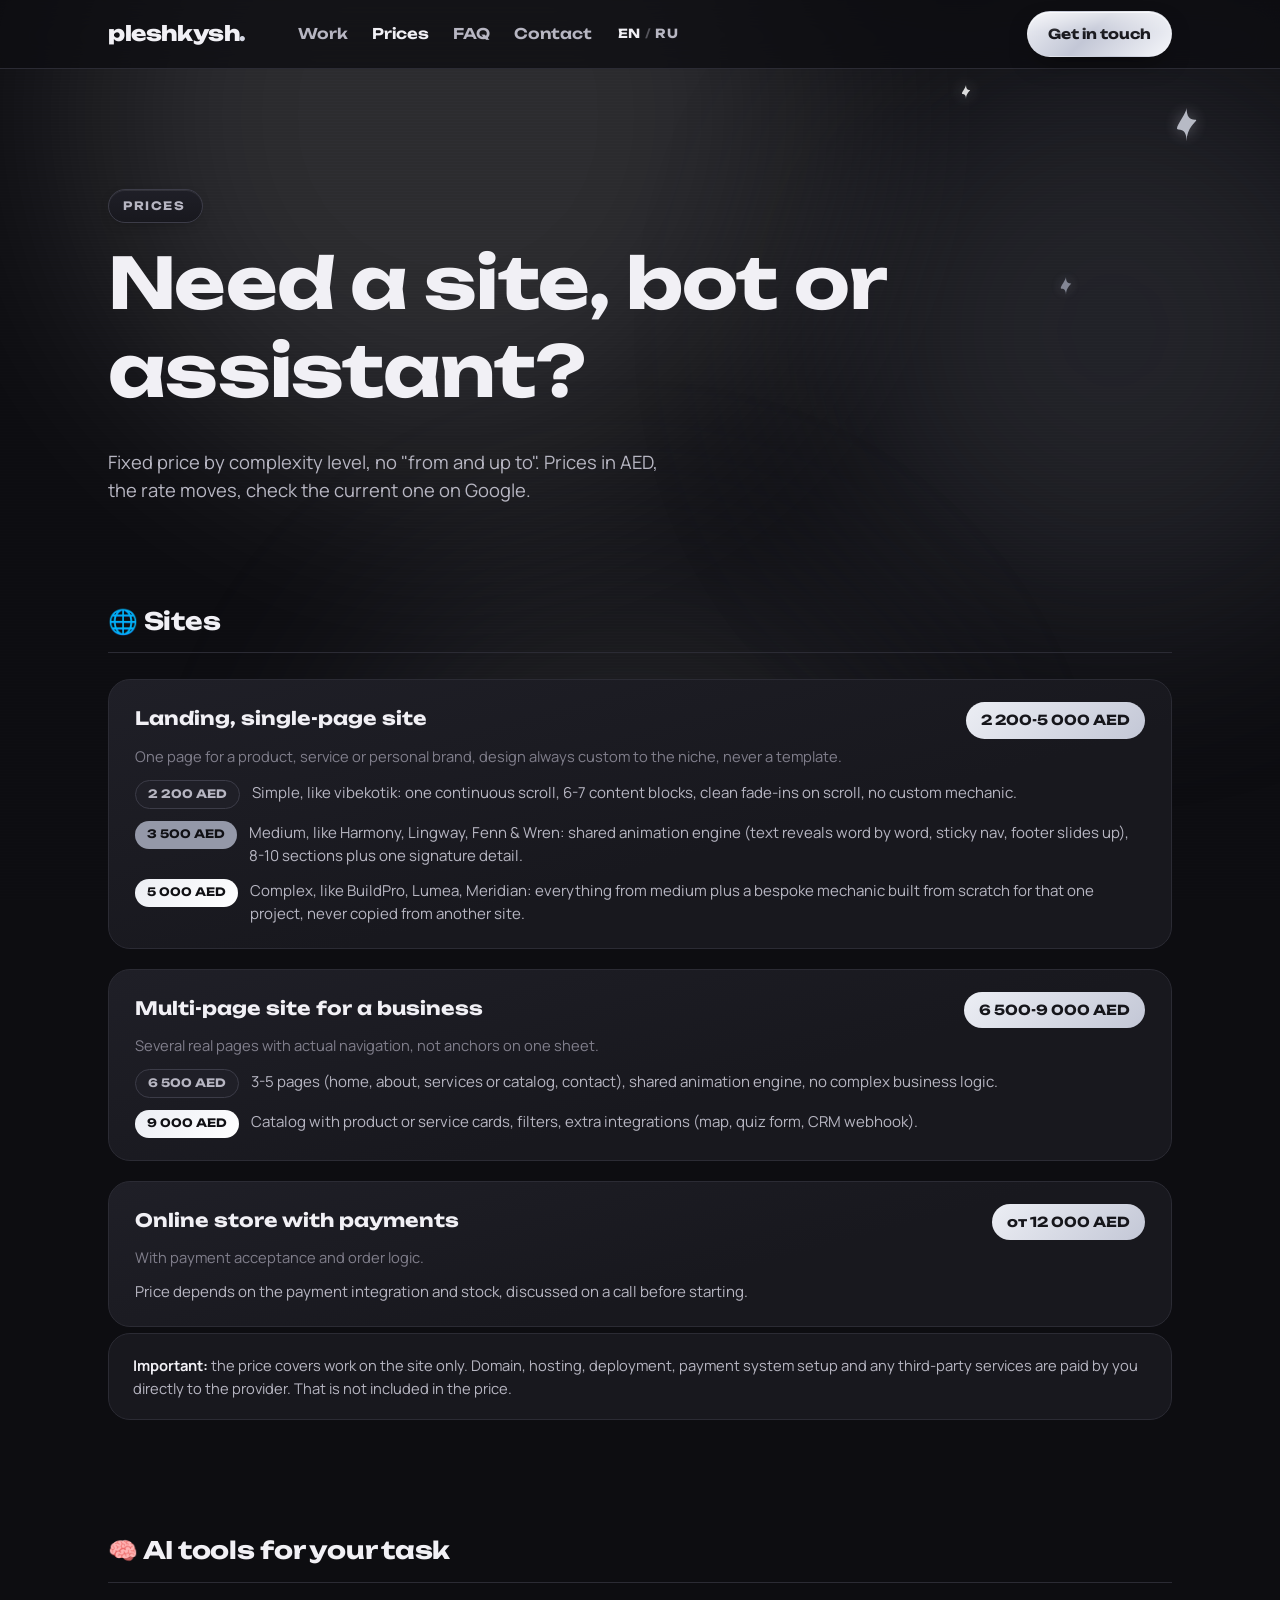
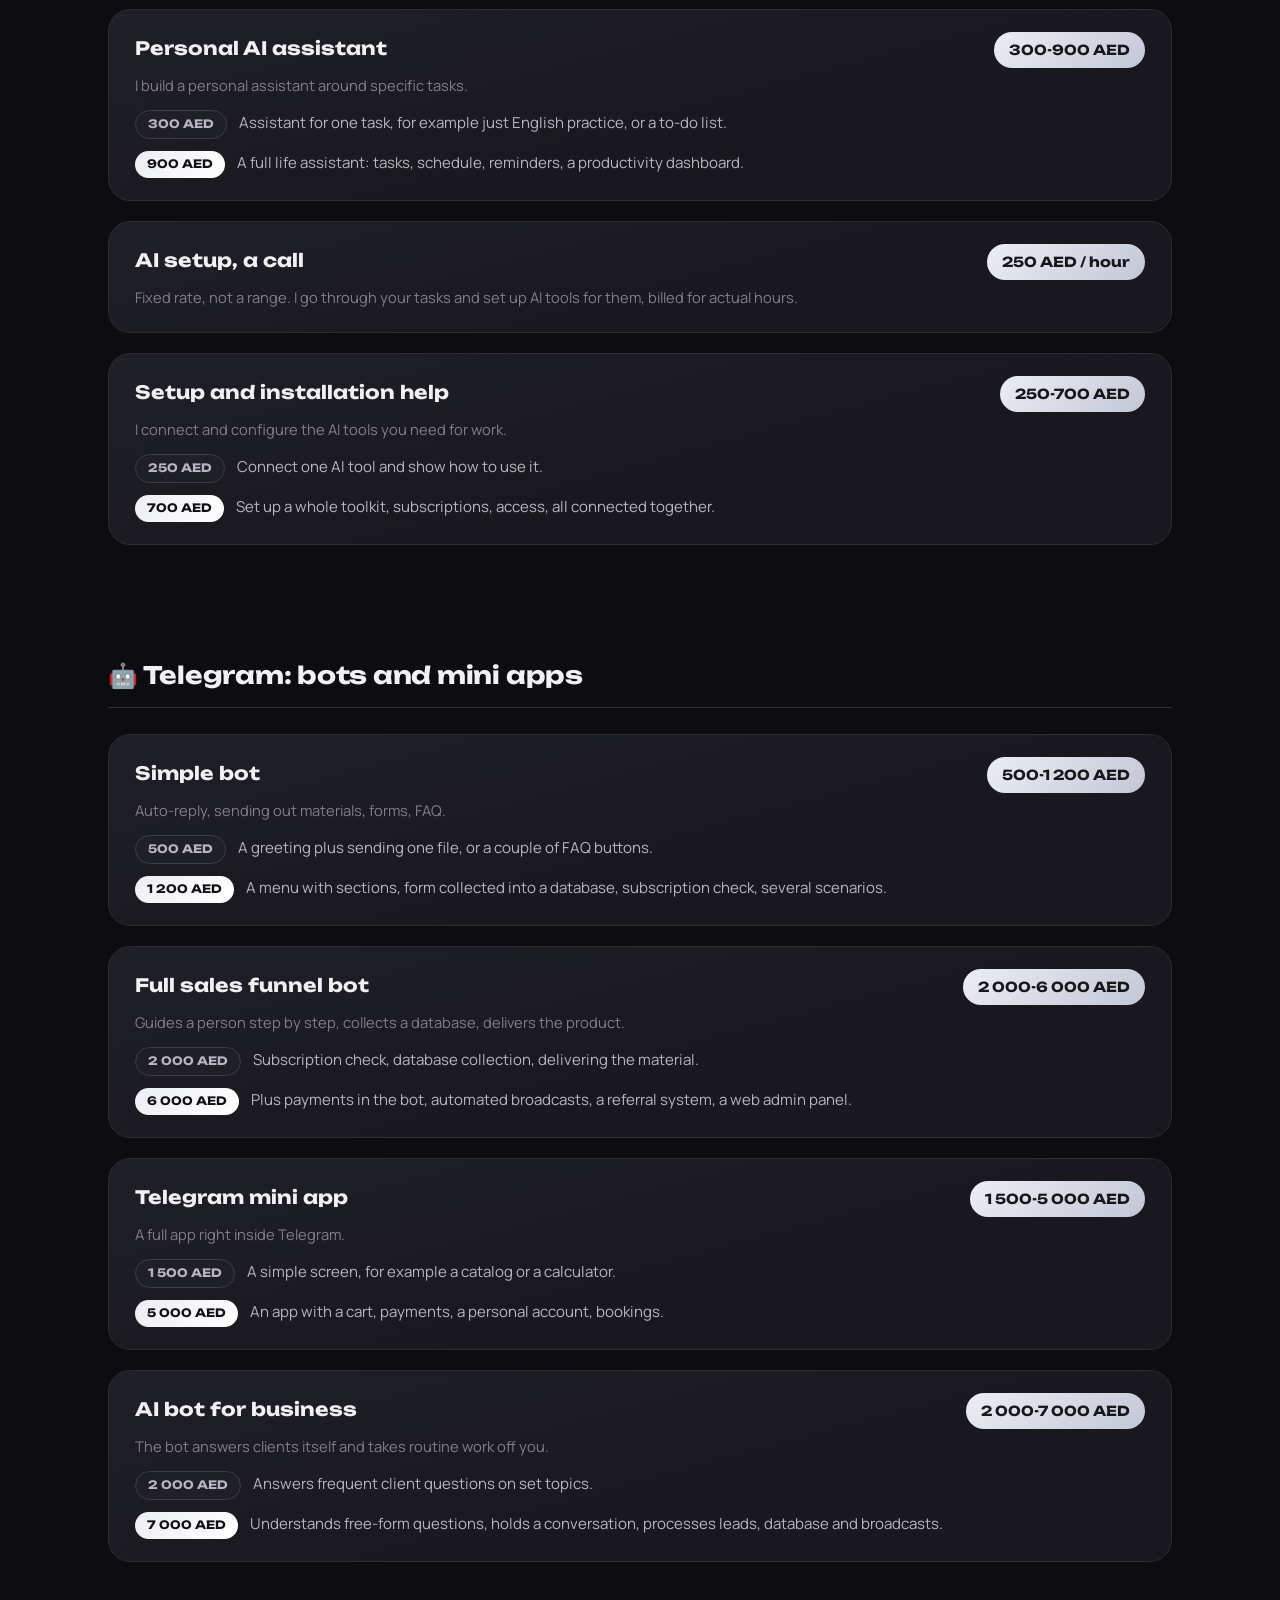
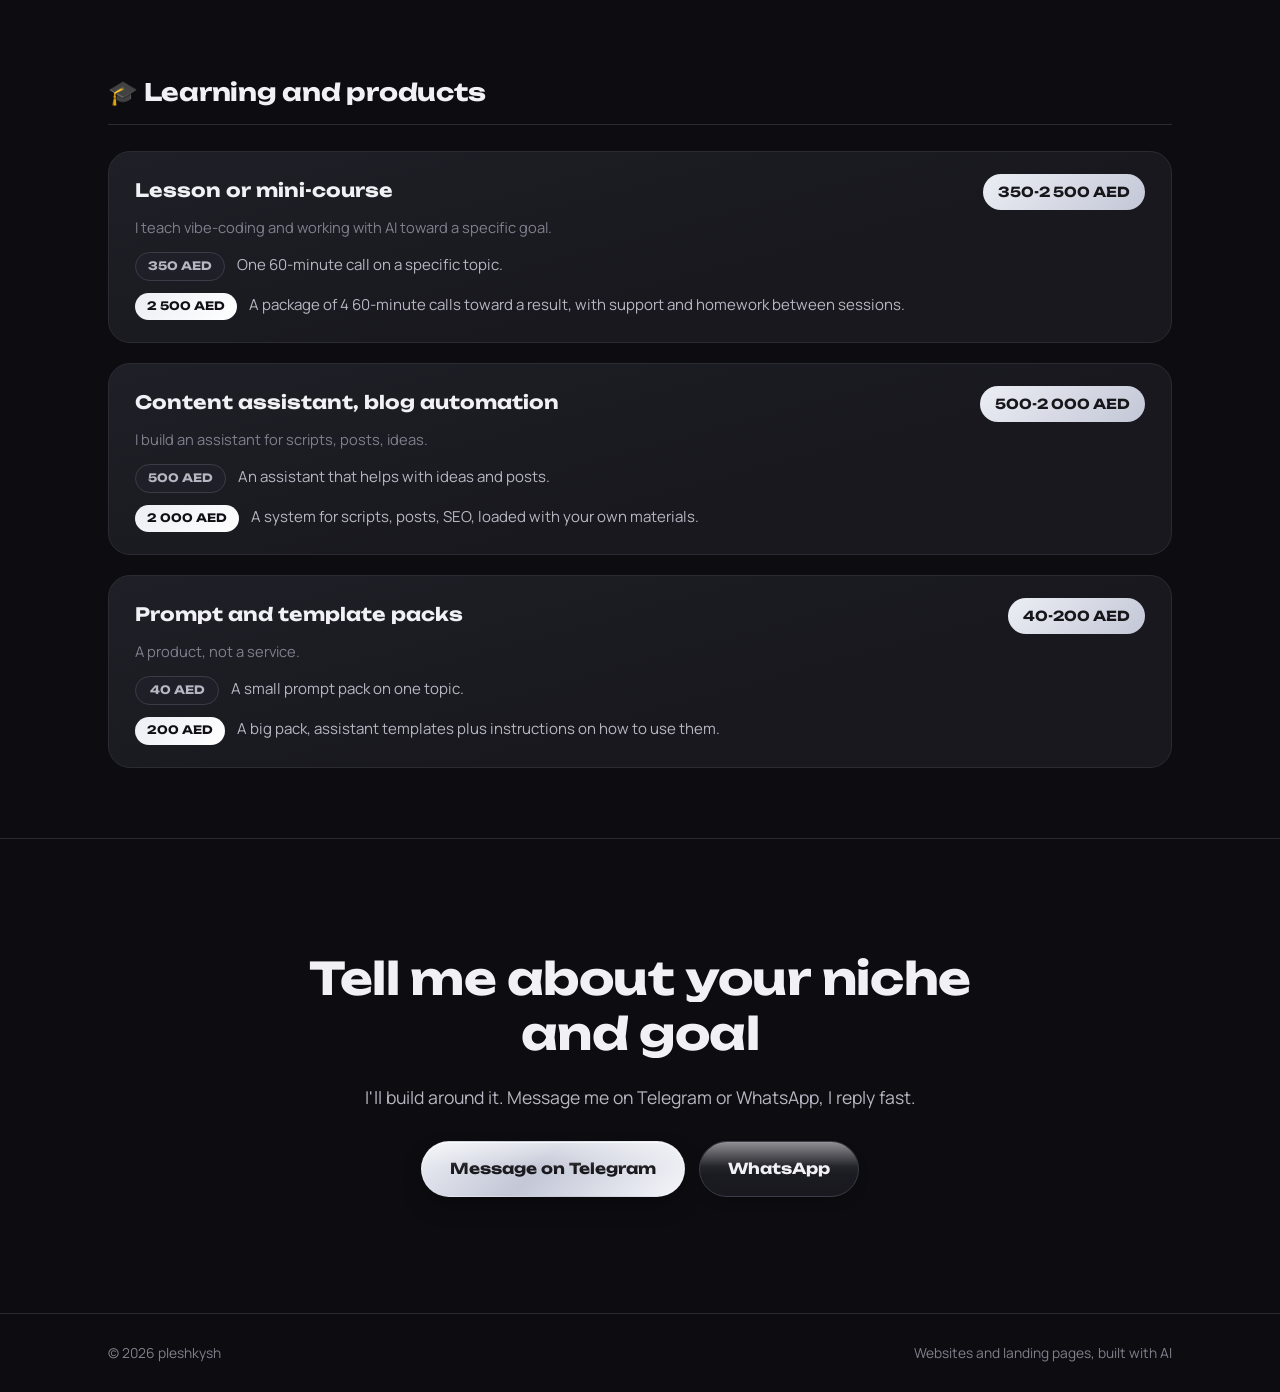
==== commit 68c24bd3: "Add FAQ section and nav links for questions and contact" ====
--- a/pricing.html
+++ b/pricing.html
@@ -9,7 +9,7 @@
   <link rel="preconnect" href="https://fonts.gstatic.com" crossorigin />
   <link href="https://fonts.googleapis.com/css2?family=Unbounded:wght@500;700;800;900&family=Manrope:wght@400;500;600;700;800&display=swap" rel="stylesheet" />
   <link rel="stylesheet" href="_shared/motion.css?v=1" />
-  <link rel="stylesheet" href="style.css?v=3" />
+  <link rel="stylesheet" href="style.css?v=7" />
 </head>
 <body>
 
@@ -21,6 +21,8 @@
       <nav class="pf-nav" aria-label="Основное">
         <a href="index.html" data-en="Work" data-ru="Работы">Работы</a>
         <a href="pricing.html" class="is-active" data-en="Prices" data-ru="Цены">Цены</a>
+        <a href="index.html#faq" data-en="FAQ" data-ru="Вопросы">Вопросы</a>
+        <a href="#contact" data-en="Contact" data-ru="Связаться">Связаться</a>
         <button class="pill-lang" id="langToggle" type="button" aria-label="Switch language">
           <span class="lang-opt" data-lang="en">EN</span>
           <span class="lang-sep">/</span>
--- a/style.css
+++ b/style.css
@@ -274,8 +274,78 @@
 .pricing-note p { font-size: 0.92rem; line-height: 1.55; color: var(--ink-2); margin: 0; }
 .pricing-note b { color: var(--ink); }
 
+/* ---------- FAQ ---------- */
+.faq { padding: clamp(24px, 4vw, 48px) 0 clamp(60px, 8vw, 100px); border-top: 1px solid var(--line); scroll-margin-top: 90px; }
+.faq-head { padding-bottom: 22px; margin-bottom: 26px; }
+.faq-title { font-size: 1.6rem; }
+.faq-list { display: flex; flex-direction: column; gap: 12px; max-width: 760px; }
+
+.faq-item {
+  background: linear-gradient(165deg, var(--surface-2) 0%, var(--surface) 60%);
+  border: 1px solid var(--line);
+  border-radius: 18px;
+  overflow: hidden;
+  transition: border-color 0.25s var(--ease);
+}
+.faq-item[open] { border-color: var(--line-2); }
+
+.faq-item summary {
+  list-style: none;
+  cursor: pointer;
+  display: flex;
+  align-items: flex-start;
+  justify-content: space-between;
+  gap: 16px;
+  padding: 20px 22px;
+  font-family: var(--font-display);
+  font-weight: 700;
+  font-size: 1.02rem;
+  color: var(--ink);
+}
+.faq-item summary::-webkit-details-marker { display: none; }
+.faq-item summary::marker { content: ""; }
+.faq-item summary:hover { color: var(--silver-1); }
+.faq-item summary:hover .faq-icon::before,
+.faq-item summary:hover .faq-icon::after { background: var(--silver-1); }
+
+.faq-icon {
+  position: relative;
+  flex: none;
+  width: 18px;
+  height: 18px;
+  margin-top: 2px;
+}
+.faq-icon::before,
+.faq-icon::after {
+  content: "";
+  position: absolute;
+  top: 50%;
+  left: 50%;
+  width: 13px;
+  height: 2px;
+  background: var(--silver-2);
+  border-radius: 2px;
+  transform: translate(-50%, -50%);
+  transition: transform 0.3s var(--ease), background 0.2s var(--ease);
+}
+.faq-icon::after { transform: translate(-50%, -50%) rotate(90deg); }
+.faq-item[open] .faq-icon::after { transform: translate(-50%, -50%) rotate(0deg); }
+
+.faq-item p {
+  margin: 0;
+  padding: 0 22px 22px;
+  font-size: 0.96rem;
+  line-height: 1.6;
+  color: var(--ink-2);
+  max-width: 62ch;
+}
+
+@media (prefers-reduced-motion: reduce) {
+  .faq-item, .faq-item summary, .faq-item summary::before, .faq-item summary::after { transition: none; }
+}
+
 /* ---------- Contact ---------- */
-.contact { padding: clamp(60px, 9vw, 120px) 0; border-top: 1px solid var(--line); }
+.contact { padding: clamp(60px, 9vw, 120px) 0; border-top: 1px solid var(--line); scroll-margin-top: 90px; }
 .contact-inner { text-align: center; }
 .contact-title { font-size: clamp(1.8rem, 4vw, 2.8rem); max-width: 18ch; margin: 0 auto; }
 .contact-sub { color: var(--ink-2); font-size: 1.1rem; margin: 18px 0 30px; }
@@ -321,9 +391,11 @@
   body { font-size: 16px; }
   .pf-header-inner { flex-wrap: wrap; row-gap: 8px; height: auto; padding: 10px 0; }
   .wordmark { font-size: 1.1rem; }
-  .pf-nav { margin-left: 0; gap: 16px; order: 3; width: 100%; }
+  .pf-nav { margin-left: 0; gap: 10px 16px; order: 3; width: 100%; flex-wrap: wrap; }
   .svc-top { flex-direction: column; align-items: flex-start; gap: 6px; }
   .works-grid { grid-template-columns: 1fr; }
+  .faq-item summary { padding: 18px 48px 18px 18px; font-size: 0.96rem; }
+  .faq-item p { padding: 0 18px 18px; }
   .viewer { padding: 0; }
   .viewer-window { height: 100vh; max-width: none; border-radius: 0; }
   .contact-actions .btn { width: 100%; }
